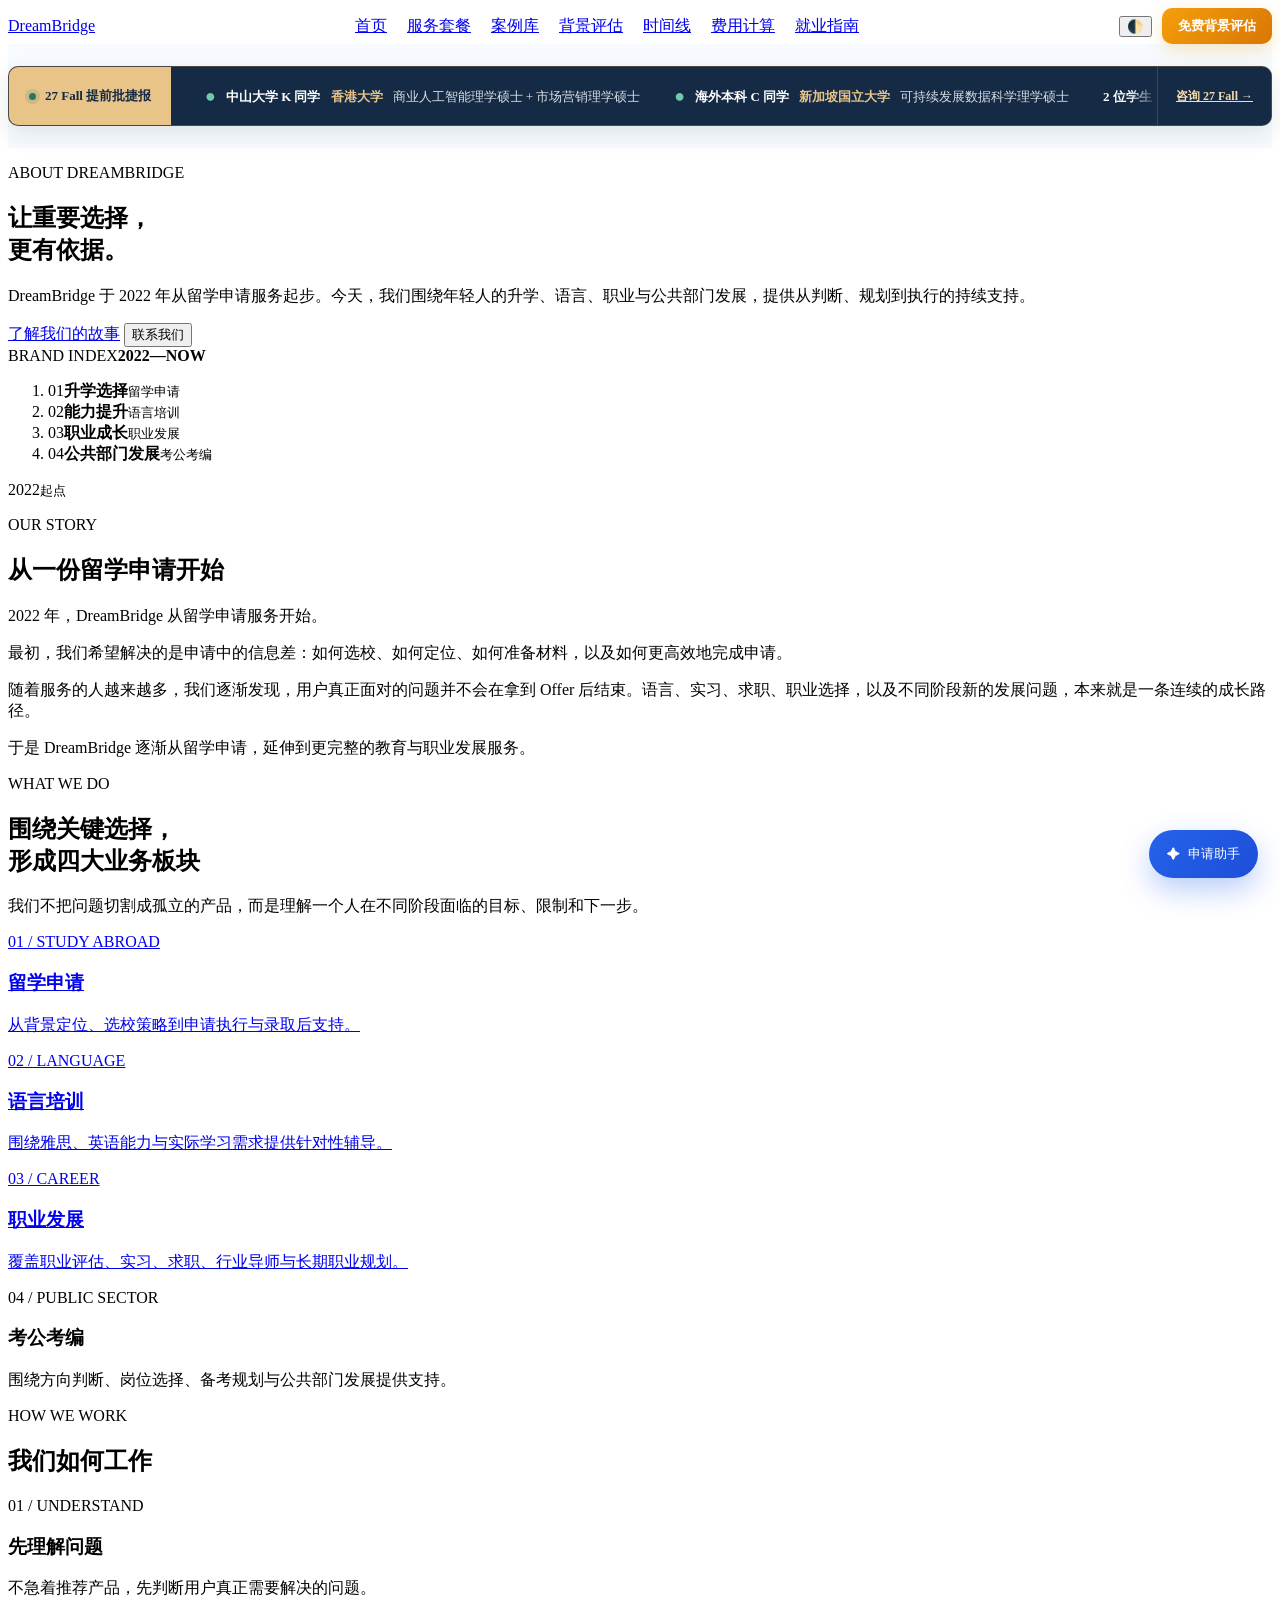
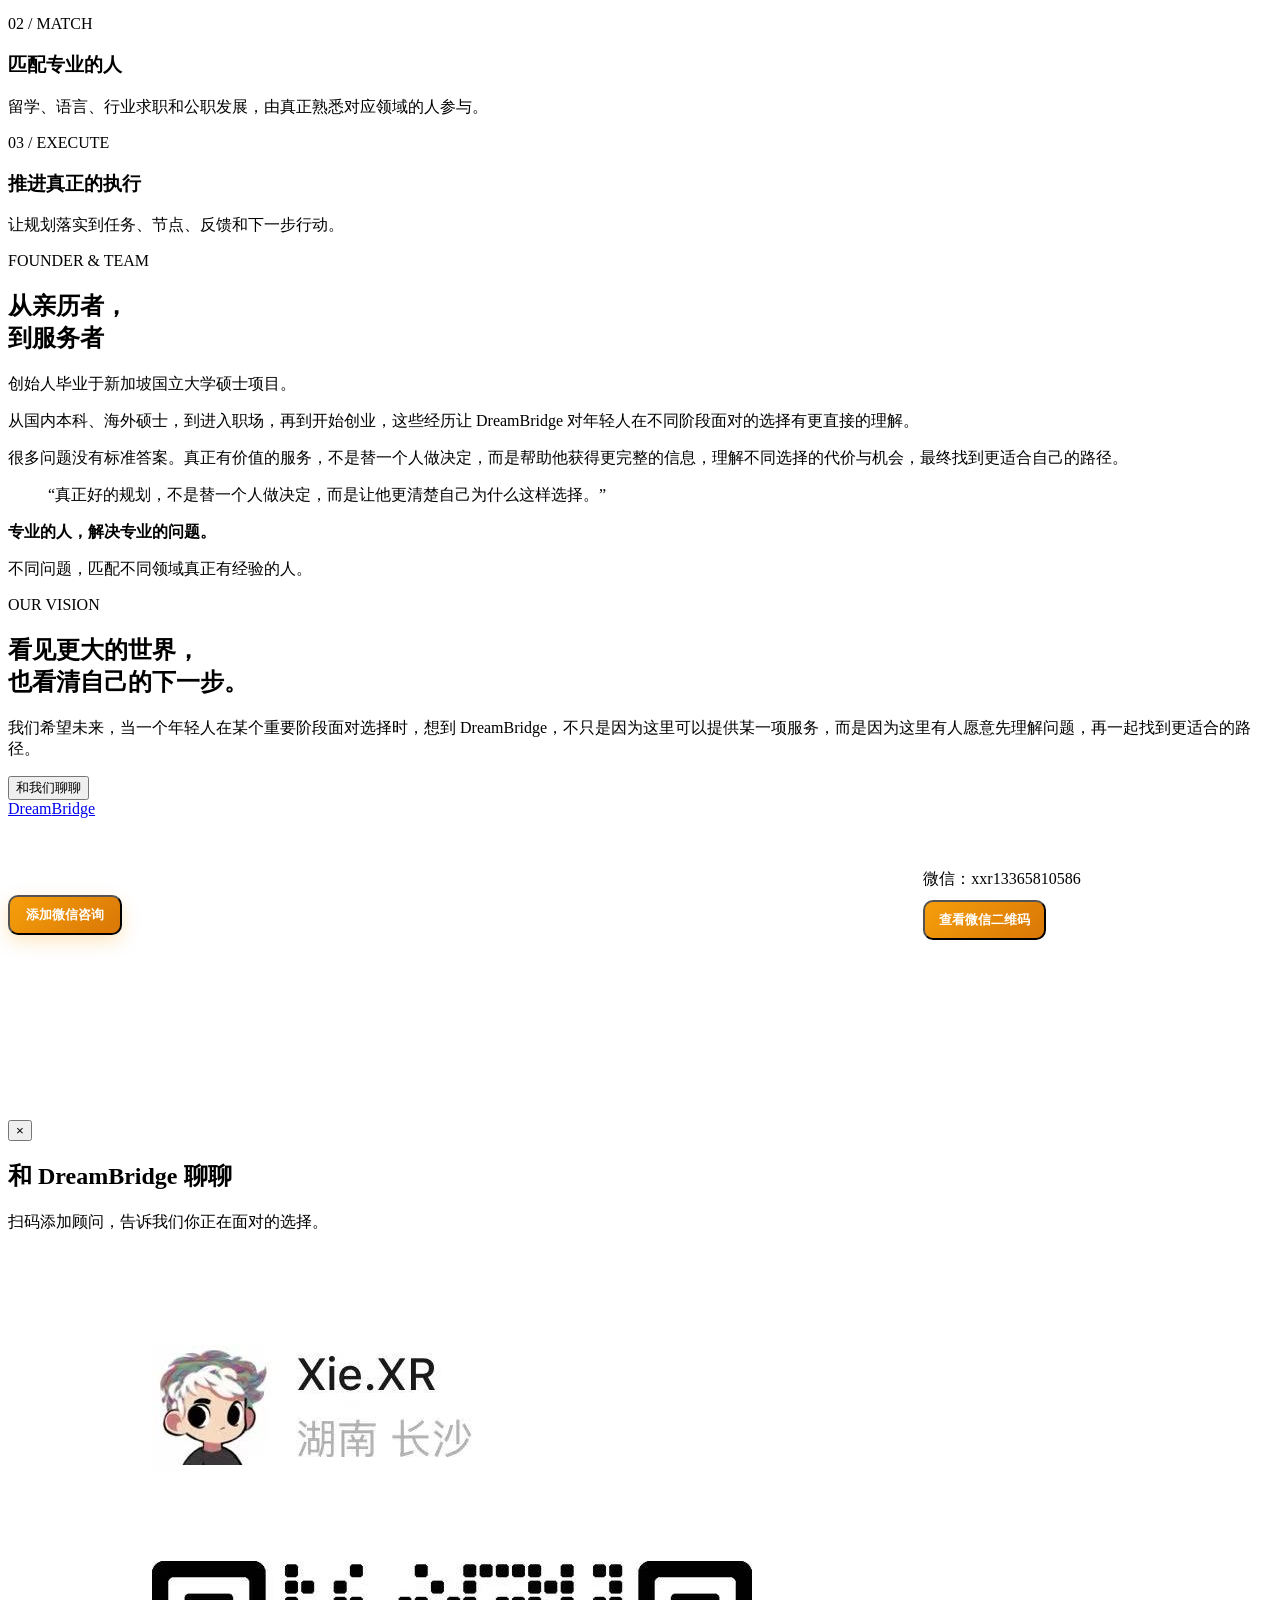
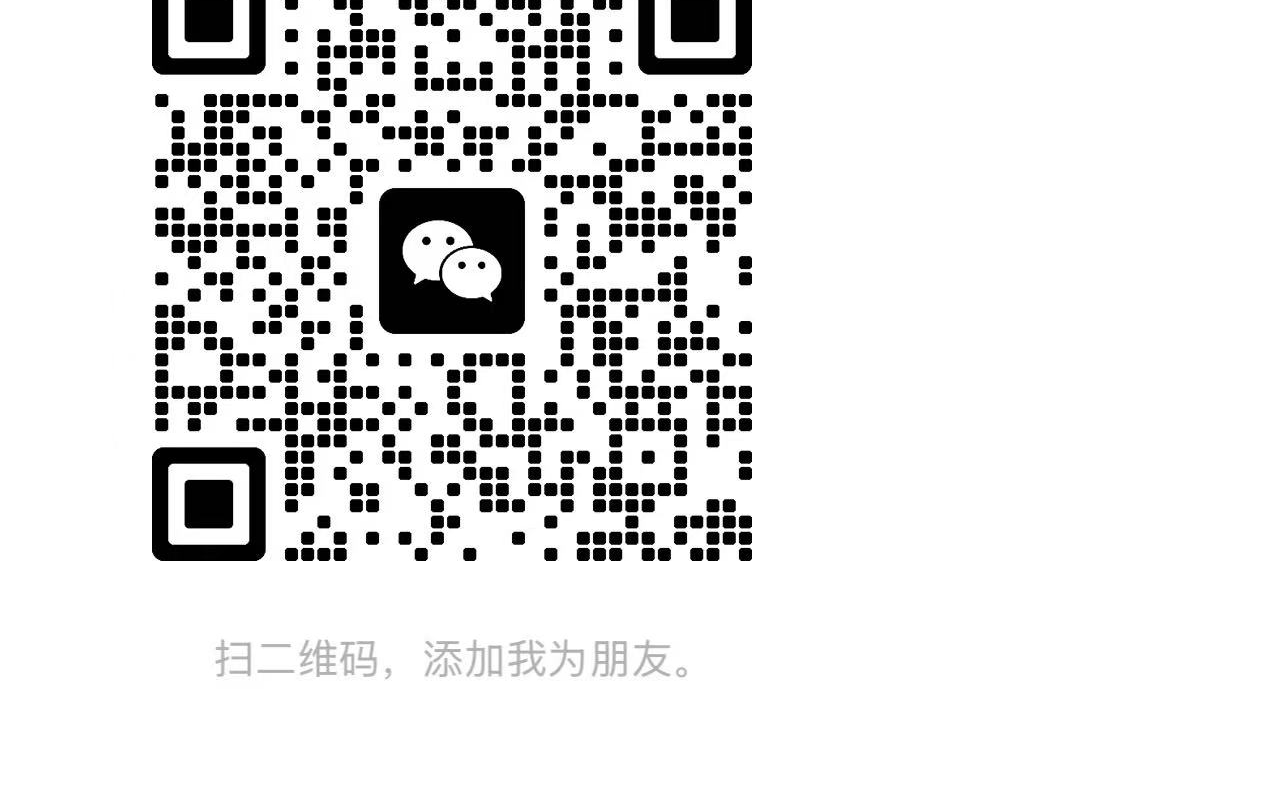
==== about.html @ 46ea8440 "Add about.html for DreamBridge brand experience" ====
<!DOCTYPE html>
<html lang="zh-CN">
<head>
  <meta charset="UTF-8">
  <meta name="viewport" content="width=device-width, initial-scale=1.0">
  <meta name="description" content="了解 DreamBridge：一家面向年轻人的教育与职业发展服务机构，业务覆盖留学申请、语言培训、职业发展与考公考编。">
  <title>关于 DreamBridge｜教育与职业发展服务</title>
  <link rel="stylesheet" href="site-shell.css?v=20260913-1">
</head>
<body class="about-page">
  <header class="header"></header>

  <main>
    <section class="about-hero" aria-labelledby="about-title">
      <div class="about-container about-hero-grid">
        <div>
          <p class="about-kicker">ABOUT DREAMBRIDGE</p>
          <h1 id="about-title">让重要选择，<br>更有依据。</h1>
          <p class="about-lead">DreamBridge 于 2022 年从留学申请服务起步。今天，我们围绕年轻人的升学、语言、职业与公共部门发展，提供从判断、规划到执行的持续支持。</p>
          <div class="about-actions">
            <a class="about-button about-button--primary" href="#our-story">了解我们的故事</a>
            <button class="about-button about-button--secondary" type="button" data-about-contact>联系我们</button>
          </div>
        </div>
        <aside class="about-brand-index" aria-label="DreamBridge 服务路径">
          <div class="about-brand-index-head"><span>BRAND INDEX</span><b>2022—NOW</b></div>
          <ol>
            <li><span>01</span><strong>升学选择</strong><small>留学申请</small></li>
            <li><span>02</span><strong>能力提升</strong><small>语言培训</small></li>
            <li><span>03</span><strong>职业成长</strong><small>职业发展</small></li>
            <li><span>04</span><strong>公共部门发展</strong><small>考公考编</small></li>
          </ol>
        </aside>
      </div>
    </section>

    <section class="about-section" id="our-story" aria-labelledby="story-title">
      <div class="about-container about-story-grid">
        <div class="about-story-year"><span>2022</span><small>起点</small></div>
        <div class="about-story-content">
          <p class="about-kicker">OUR STORY</p>
          <h2 id="story-title">从一份留学申请开始</h2>
          <p>2022 年，DreamBridge 从留学申请服务开始。</p>
          <p>最初，我们希望解决的是申请中的信息差：如何选校、如何定位、如何准备材料，以及如何更高效地完成申请。</p>
          <p>随着服务的人越来越多，我们逐渐发现，用户真正面对的问题并不会在拿到 Offer 后结束。语言、实习、求职、职业选择，以及不同阶段新的发展问题，本来就是一条连续的成长路径。</p>
          <p>于是 DreamBridge 逐渐从留学申请，延伸到更完整的教育与职业发展服务。</p>
        </div>
      </div>
    </section>

    <section class="about-section about-section--soft" id="what-we-do" aria-labelledby="what-title">
      <div class="about-container">
        <div class="about-section-head">
          <div><p class="about-kicker">WHAT WE DO</p><h2 id="what-title">围绕关键选择，<br>形成四大业务板块</h2></div>
          <p>我们不把问题切割成孤立的产品，而是理解一个人在不同阶段面临的目标、限制和下一步。</p>
        </div>
        <div class="about-business-grid">
          <a href="package.html"><span>01 / STUDY ABROAD</span><h3>留学申请</h3><p>从背景定位、选校策略到申请执行与录取后支持。</p></a>
          <a href="package.html#ielts-training"><span>02 / LANGUAGE</span><h3>语言培训</h3><p>围绕雅思、英语能力与实际学习需求提供针对性辅导。</p></a>
          <a href="career.html"><span>03 / CAREER</span><h3>职业发展</h3><p>覆盖职业评估、实习、求职、行业导师与长期职业规划。</p></a>
          <div><span>04 / PUBLIC SECTOR</span><h3>考公考编</h3><p>围绕方向判断、岗位选择、备考规划与公共部门发展提供支持。</p></div>
        </div>
      </div>
    </section>

    <section class="about-section" aria-labelledby="work-title">
      <div class="about-container">
        <div class="about-section-head"><div><p class="about-kicker">HOW WE WORK</p><h2 id="work-title">我们如何工作</h2></div></div>
        <div class="about-work-grid">
          <article><span>01 / UNDERSTAND</span><h3>先理解问题</h3><p>不急着推荐产品，先判断用户真正需要解决的问题。</p></article>
          <article><span>02 / MATCH</span><h3>匹配专业的人</h3><p>留学、语言、行业求职和公职发展，由真正熟悉对应领域的人参与。</p></article>
          <article><span>03 / EXECUTE</span><h3>推进真正的执行</h3><p>让规划落实到任务、节点、反馈和下一步行动。</p></article>
        </div>
      </div>
    </section>

    <section class="about-section about-team" aria-labelledby="team-title">
      <div class="about-container about-team-grid">
        <div>
          <p class="about-kicker">FOUNDER &amp; TEAM</p>
          <h2 id="team-title">从亲历者，<br>到服务者</h2>
          <p>创始人毕业于新加坡国立大学硕士项目。</p>
          <p>从国内本科、海外硕士，到进入职场，再到开始创业，这些经历让 DreamBridge 对年轻人在不同阶段面对的选择有更直接的理解。</p>
          <p>很多问题没有标准答案。真正有价值的服务，不是替一个人做决定，而是帮助他获得更完整的信息，理解不同选择的代价与机会，最终找到更适合自己的路径。</p>
        </div>
        <div class="about-team-note">
          <blockquote>“真正好的规划，不是替一个人做决定，而是让他更清楚自己为什么这样选择。”</blockquote>
          <div><strong>专业的人，解决专业的问题。</strong><p>不同问题，匹配不同领域真正有经验的人。</p></div>
        </div>
      </div>
    </section>

    <section class="about-vision" aria-labelledby="vision-title">
      <div class="about-container about-vision-inner">
        <div>
          <p class="about-kicker">OUR VISION</p>
          <h2 id="vision-title">看见更大的世界，<br>也看清自己的下一步。</h2>
        </div>
        <div>
          <p>我们希望未来，当一个年轻人在某个重要阶段面对选择时，想到 DreamBridge，不只是因为这里可以提供某一项服务，而是因为这里有人愿意先理解问题，再一起找到更适合的路径。</p>
          <button class="about-button about-button--light" type="button" data-about-contact>和我们聊聊</button>
        </div>
      </div>
    </section>
  </main>

  <footer class="footer" id="contact"></footer>

  <div class="about-modal" id="aboutModal" role="dialog" aria-modal="true" aria-label="微信咨询" aria-hidden="true">
    <div class="about-modal-card">
      <button class="about-modal-close" type="button" aria-label="关闭">×</button>
      <h2>和 DreamBridge 聊聊</h2>
      <p>扫码添加顾问，告诉我们你正在面对的选择。</p>
      <img src="assets/wechat-qr.jpg" alt="DreamBridge 微信咨询二维码">
    </div>
  </div>

  <script src="site-shell.js?v=20260913-1"></script>
  <script src="dreambridge-ai-chat.js?v=20260912-1"></script>
  <script>
    (() => {
      const modal = document.getElementById('aboutModal');
      const close = modal.querySelector('.about-modal-close');
      window.openQr = () => {
        modal.classList.add('is-open');
        modal.setAttribute('aria-hidden', 'false');
        document.body.style.overflow = 'hidden';
        close.focus();
      };
      const closeModal = () => {
        modal.classList.remove('is-open');
        modal.setAttribute('aria-hidden', 'true');
        document.body.style.overflow = '';
      };
      document.querySelectorAll('[data-about-contact]').forEach(button => button.addEventListener('click', window.openQr));
      close.addEventListener('click', closeModal);
      modal.addEventListener('click', event => { if (event.target === modal) closeModal(); });
      document.addEventListener('keydown', event => { if (event.key === 'Escape') closeModal(); });
    })();
  </script>
</body>
</html>
---- site-shell.css ----
.dark {
  --color-bg: #0b1220;
  --color-surface: #121f31;
  --color-surface-elevated: #18283d;
  --color-text: #e7effa;
  --color-text-secondary: #9bb0c8;
  --color-text-tertiary: #6b7f99;
  --color-primary-light: #1b2a41;
  --color-border: #24364f;
  --color-border-light: #1a2638;
}

html {
  scroll-behavior: smooth;
}

body {
  text-rendering: optimizeLegibility;
}

.site-admission-broadcast {
  padding: 22px 0;
  color: #fff;
  background: var(--color-bg, #f7fbff);
}

.home-page .site-admission-broadcast {
  padding: 0 0 40px;
}

.site-broadcast-shell {
  display: grid;
  grid-template-columns: auto minmax(0, 1fr) auto;
  align-items: center;
  overflow: hidden;
  border: 1px solid rgba(180, 128, 55, 0.34);
  border-radius: 10px;
  background: #142a45;
  box-shadow: 0 8px 24px rgba(18, 34, 58, 0.1);
}

.site-broadcast-label {
  position: relative;
  z-index: 2;
  align-self: stretch;
  display: flex;
  min-height: 58px;
  align-items: center;
  gap: 9px;
  padding: 0 20px;
  color: #142a45;
  background: #e8c488;
  font-size: 13px;
  font-weight: 800;
  white-space: nowrap;
}

.site-broadcast-label::before {
  content: "";
  width: 7px;
  height: 7px;
  border-radius: 50%;
  background: #2a7666;
  box-shadow: 0 0 0 4px rgba(42, 118, 102, 0.14);
}

.site-broadcast-viewport {
  min-width: 0;
  overflow: hidden;
  mask-image: linear-gradient(90deg, transparent, #000 28px, #000 calc(100% - 28px), transparent);
}

.site-broadcast-track {
  display: flex;
  width: max-content;
  will-change: transform;
  animation: site-broadcast-scroll 34s linear infinite;
}

.site-broadcast-shell:hover .site-broadcast-track,
.site-broadcast-shell:focus-within .site-broadcast-track {
  animation-play-state: paused;
}

.site-broadcast-sequence {
  display: flex;
  flex: none;
  align-items: center;
  gap: 34px;
  padding: 0 34px;
  white-space: nowrap;
}

.site-broadcast-item {
  display: inline-flex;
  align-items: center;
  gap: 10px;
  color: rgba(255, 255, 255, 0.84);
  font-size: 13px;
}

.site-broadcast-item strong { color: #fff; font-weight: 800; }
.site-broadcast-item b { color: #e8c488; font-weight: 800; }
.site-broadcast-dot { color: #6ec9ad; font-size: 18px; }

.site-broadcast-action {
  display: inline-flex;
  min-height: 58px;
  align-items: center;
  padding: 0 18px;
  border-left: 1px solid rgba(255, 255, 255, 0.14);
  color: #f4d9ab;
  background: #142a45;
  font-size: 12px;
  font-weight: 800;
  white-space: nowrap;
}

.site-broadcast-action:hover { background: #1c3959; }

@keyframes site-broadcast-scroll {
  to { transform: translateX(-50%); }
}

@media (max-width: 768px) {
  .site-broadcast-shell { grid-template-columns: auto minmax(0, 1fr); }
  .site-broadcast-label { min-height: 54px; padding: 0 14px; font-size: 12px; }
  .site-broadcast-action { display: none; }
}

@media (prefers-reduced-motion: reduce) {
  .site-broadcast-viewport { overflow-x: auto; mask-image: none; }
  .site-broadcast-track { animation: none; }
  .site-broadcast-sequence[aria-hidden="true"] { display: none; }
}

:where(a, button, input, select, textarea, summary):focus-visible {
  outline: 3px solid rgba(245, 158, 11, 0.55);
  outline-offset: 3px;
}

:where(button, summary, .btn, .site-primary-action, .site-mobile-primary-action) {
  -webkit-tap-highlight-color: transparent;
}

:where(.section-kicker) {
  letter-spacing: 0.08em;
  text-transform: none;
}

.site-nav-wrap {
  display: flex;
  align-items: center;
  justify-content: space-between;
  gap: 24px;
}

.site-desktop-nav {
  display: flex;
  align-items: center;
  justify-content: center;
  gap: 20px;
  flex: 1;
}

.site-desktop-nav a {
  white-space: nowrap;
}

.site-desktop-nav a.active {
  color: #fff;
}

.site-desktop-nav a.active::after {
  width: 100%;
}

.site-nav-actions {
  display: flex;
  align-items: center;
  gap: 10px;
}

.site-consult-btn,
.site-primary-action {
  padding: 9px 16px;
  border-radius: 10px;
  color: #fff;
  background: linear-gradient(135deg, #f59e0b, #d97706);
  font-size: 13px;
  font-weight: 800;
  box-shadow: 0 6px 18px rgba(245, 158, 11, 0.25);
}

.site-primary-action {
  text-decoration: none;
}

.site-menu-toggle {
  display: none;
  width: 40px;
  height: 40px;
  align-items: center;
  justify-content: center;
  border: 1px solid rgba(255, 255, 255, 0.2);
  border-radius: 10px;
  color: #fff;
  background: rgba(255, 255, 255, 0.12);
}

.site-menu-toggle span,
.site-menu-toggle::before,
.site-menu-toggle::after {
  content: "";
  display: block;
  width: 18px;
  height: 2px;
  border-radius: 2px;
  background: currentColor;
  transition: transform 180ms ease, opacity 180ms ease;
}

.site-menu-toggle span {
  margin: 4px 0;
}

.site-menu-toggle.open::before {
  transform: translateY(6px) rotate(45deg);
}

.site-menu-toggle.open span {
  opacity: 0;
}

.site-menu-toggle.open::after {
  transform: translateY(-6px) rotate(-45deg);
}

.site-mobile-menu {
  position: fixed;
  inset: 0;
  z-index: 1200;
  display: none;
  background: rgba(7, 14, 28, 0.64);
  backdrop-filter: blur(8px);
  overscroll-behavior: contain;
}

.site-mobile-menu.open {
  display: block;
}

.site-mobile-panel {
  position: fixed;
  top: 0;
  right: 0;
  width: min(86vw, 360px);
  height: 100vh;
  height: 100dvh;
  padding: max(88px, calc(env(safe-area-inset-top) + 64px)) 24px max(32px, env(safe-area-inset-bottom));
  background: #101d30;
  box-shadow: -18px 0 48px rgba(0, 0, 0, 0.28);
  overflow-y: auto;
  overscroll-behavior: contain;
  -webkit-overflow-scrolling: touch;
}

.site-mobile-close {
  position: absolute;
  top: 22px;
  right: 22px;
  width: 40px;
  height: 40px;
  border-radius: 10px;
  color: #fff;
  background: rgba(255, 255, 255, 0.1);
  font-size: 24px;
}

.site-mobile-links {
  display: flex;
  flex-direction: column;
}

.site-mobile-links a {
  padding: 15px 4px;
  border-bottom: 1px solid rgba(255, 255, 255, 0.08);
  color: rgba(255, 255, 255, 0.78);
  font-size: 16px;
  font-weight: 700;
}

.site-mobile-links a.active {
  color: #fff;
}

.site-mobile-links a.active::before {
  content: "•";
  margin-right: 8px;
  color: #10b981;
}

.site-mobile-consult {
  width: 100%;
  margin-top: 10px;
  padding: 13px 18px;
  border-radius: 12px;
  color: rgba(255, 255, 255, 0.78);
  background: rgba(255, 255, 255, 0.08);
  font-weight: 800;
}

.site-mobile-primary-action {
  display: block;
  width: 100%;
  margin-top: 24px;
  padding: 13px 18px;
  border-radius: 12px;
  color: #fff;
  background: linear-gradient(135deg, #f59e0b, #d97706);
  text-align: center;
  font-weight: 800;
}

.site-mobile-primary {
  display: none;
}

@media (max-width: 980px) {
  .site-desktop-nav {
    gap: 12px;
  }

  .site-desktop-nav a {
    font-size: 12px;
  }

  .site-primary-action {
    display: none;
  }
}

@media (max-width: 768px) {
  html.site-menu-open,
  body.site-menu-open {
    overflow: hidden;
    overscroll-behavior: none;
  }

  body.site-menu-open .site-mobile-primary,
  body.site-menu-open .db-assistant-fab {
    visibility: hidden !important;
    pointer-events: none !important;
  }

  .site-nav-wrap {
    padding: 14px 0;
  }

  .site-desktop-nav,
  .site-primary-action {
    display: none !important;
  }

  .site-menu-toggle {
    display: inline-flex;
    flex-direction: column;
  }

  .site-nav-actions {
    margin-left: auto;
  }

  body {
    padding-bottom: 72px;
  }

  .mobile-cta,
  .to-top,
  .db-chat-fab {
    display: none !important;
  }

  .site-mobile-primary {
    position: fixed;
    right: 12px;
    bottom: max(10px, env(safe-area-inset-bottom));
    left: 12px;
    z-index: 998;
    display: flex;
    min-height: 58px;
    align-items: center;
    justify-content: space-between;
    gap: 16px;
    padding: 9px 10px 9px 16px;
    border: 1px solid rgba(255, 255, 255, 0.16);
    border-radius: 16px;
    color: #fff;
    background: rgba(13, 29, 50, 0.96);
    box-shadow: 0 12px 32px rgba(4, 12, 24, 0.28);
    backdrop-filter: blur(12px);
    text-decoration: none;
  }

  .site-mobile-primary span {
    display: flex;
    min-width: 0;
    flex-direction: column;
    gap: 2px;
  }

  .site-mobile-primary strong {
    overflow: hidden;
    font-size: 13px;
    text-overflow: ellipsis;
    white-space: nowrap;
  }

  .site-mobile-primary small {
    color: rgba(255, 255, 255, 0.62);
    font-size: 11px;
  }

  .site-mobile-primary b {
    flex: 0 0 auto;
    padding: 10px 15px;
    border-radius: 11px;
    background: linear-gradient(135deg, #f59e0b, #d97706);
    font-size: 13px;
  }
}

@media (prefers-reduced-motion: reduce) {
  html {
    scroll-behavior: auto;
  }

  *,
  *::before,
  *::after {
    animation-duration: 0.01ms !important;
    animation-iteration-count: 1 !important;
    transition-duration: 0.01ms !important;
  }
}

.site-footer-grid {
  display: grid;
  grid-template-columns: 1.35fr 1fr 1fr;
  gap: 48px;
  align-items: start;
}

.site-footer-brand-copy {
  max-width: 320px;
  margin: 14px 0 18px;
  color: rgba(255, 255, 255, 0.58);
  font-size: 13px;
  line-height: 1.75;
}

.site-footer-title {
  margin-bottom: 14px;
  color: #fff;
  font-size: 13px;
  font-weight: 800;
  letter-spacing: 0.5px;
}

.site-footer-links {
  display: grid;
  grid-template-columns: repeat(2, minmax(0, 1fr));
  gap: 8px 16px;
}

.site-footer-links a,
.site-footer-contact a {
  color: rgba(255, 255, 255, 0.58);
  font-size: 13px;
}

.site-footer-links a:hover,
.site-footer-contact a:hover {
  color: #fff;
}

.site-footer-contact {
  display: flex;
  flex-direction: column;
  align-items: flex-start;
  gap: 10px;
}

.site-footer-contact button {
  padding: 9px 14px;
  border-radius: 10px;
  color: #fff;
  background: linear-gradient(135deg, #f59e0b, #d97706);
  font-size: 13px;
  font-weight: 800;
}

.site-footer-company {
  display: grid;
  gap: 7px;
  margin-top: 34px;
  padding: 18px 20px;
  scroll-margin-top: 96px;
  border: 1px solid rgba(255, 255, 255, 0.1);
  border-radius: 10px;
  background: rgba(255, 255, 255, 0.045);
  color: rgba(255, 255, 255, 0.6);
  font-size: 12px;
  line-height: 1.7;
}

.site-footer-company p {
  display: grid;
  grid-template-columns: auto minmax(0, 1fr);
  gap: 10px;
  margin: 0;
}

.site-footer-company strong {
  color: rgba(255, 255, 255, 0.84);
  font-weight: 700;
  white-space: nowrap;
}

.site-footer-company span {
  overflow-wrap: anywhere;
}

.site-footer-bottom {
  display: flex;
  justify-content: space-between;
  gap: 20px;
  margin-top: 20px;
  padding-top: 22px;
  border-top: 1px solid rgba(255, 255, 255, 0.08);
  color: rgba(255, 255, 255, 0.38);
  font-size: 12px;
}

@media (max-width: 768px) {
  .site-footer-grid {
    grid-template-columns: 1fr;
    gap: 28px;
    text-align: left;
  }

  .site-footer-links {
    grid-template-columns: repeat(2, minmax(0, 1fr));
  }

  .site-footer-company p {
    grid-template-columns: 1fr;
    gap: 2px;
  }

  .site-footer-bottom {
    flex-direction: column;
    margin-top: 32px;
  }
}
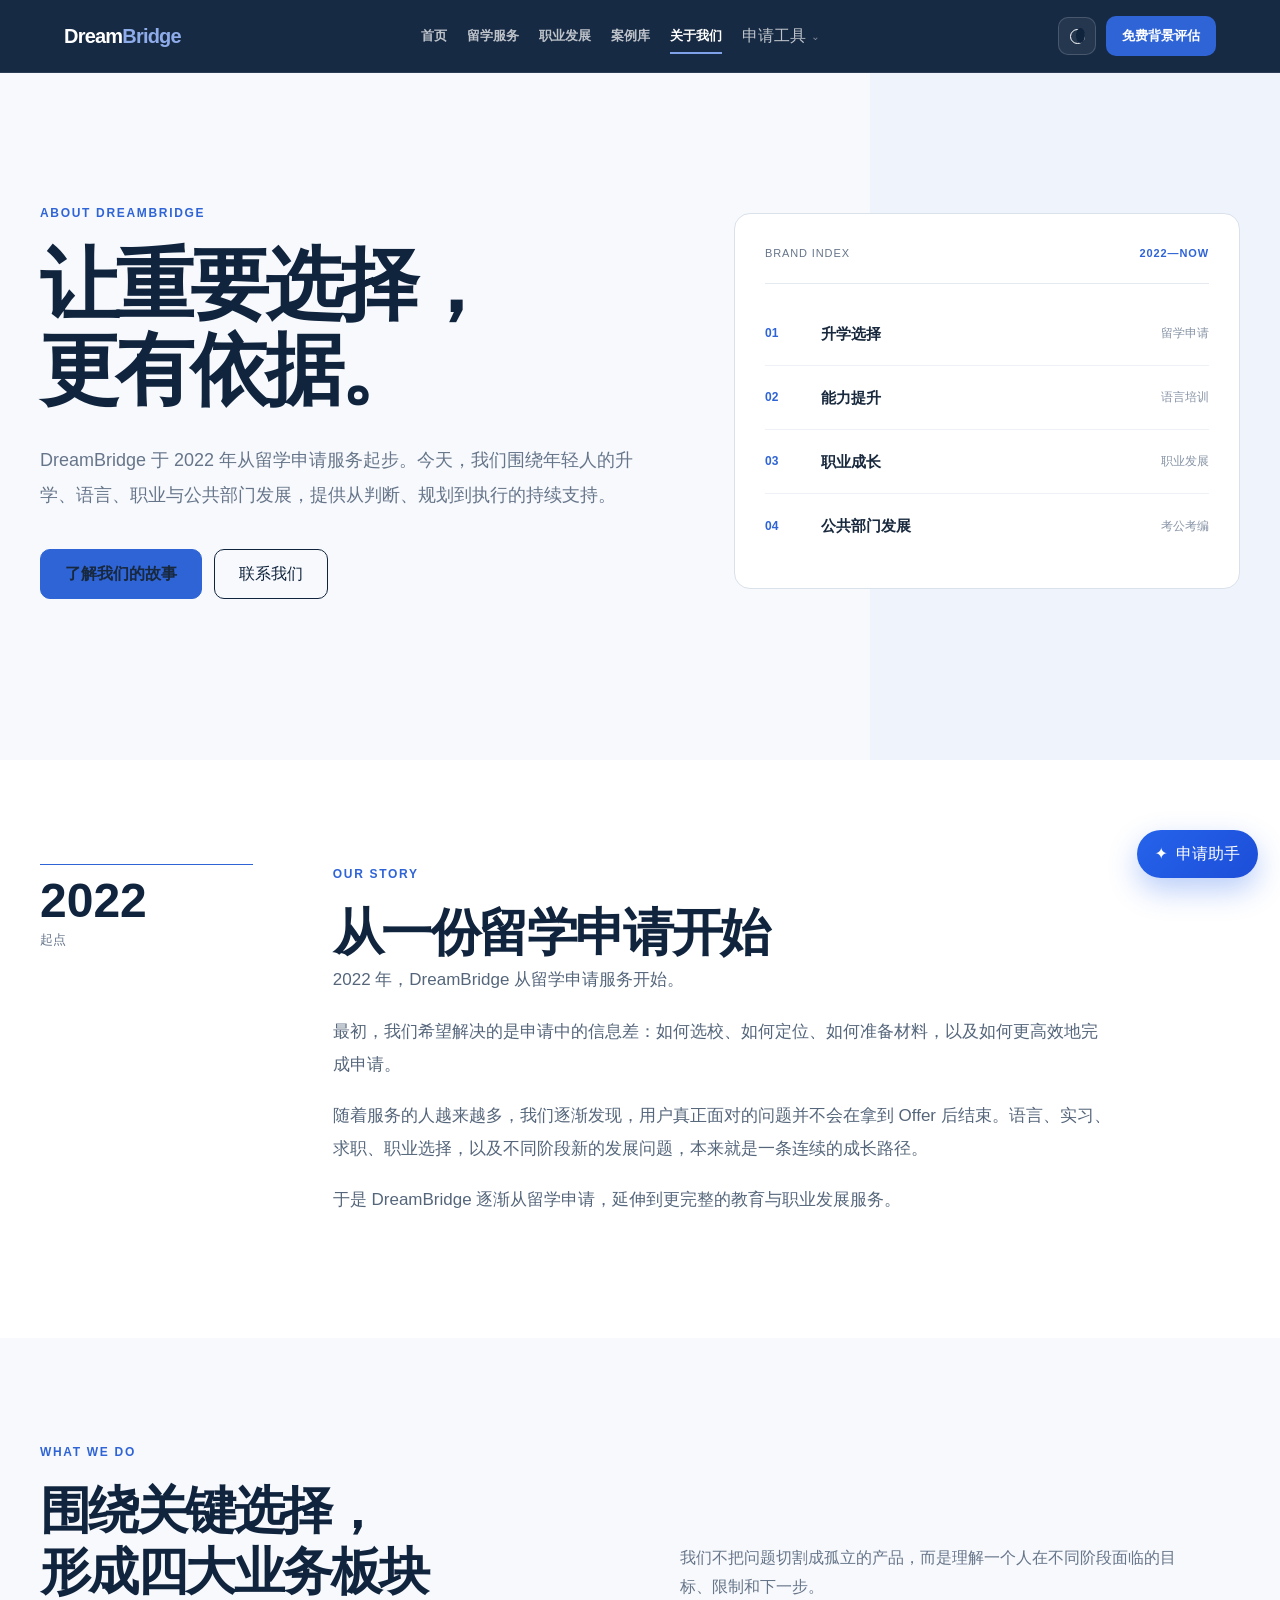
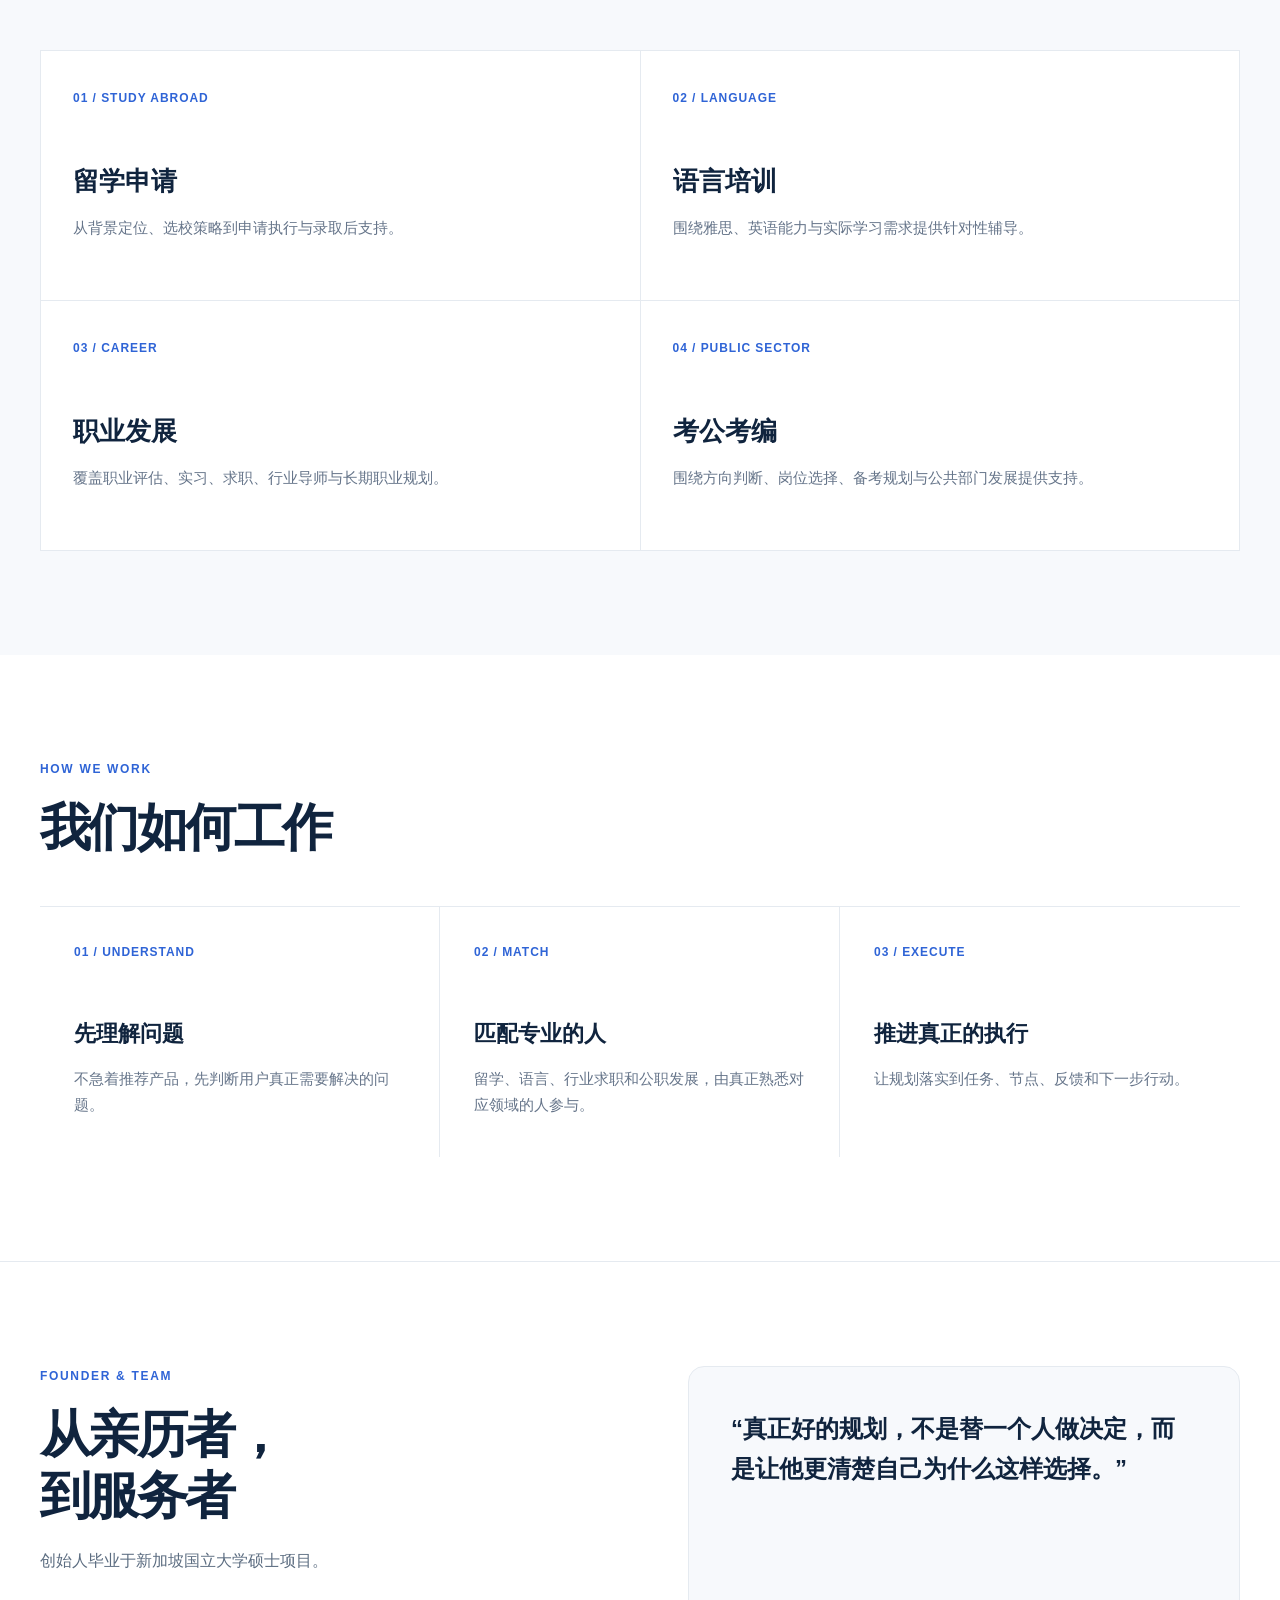
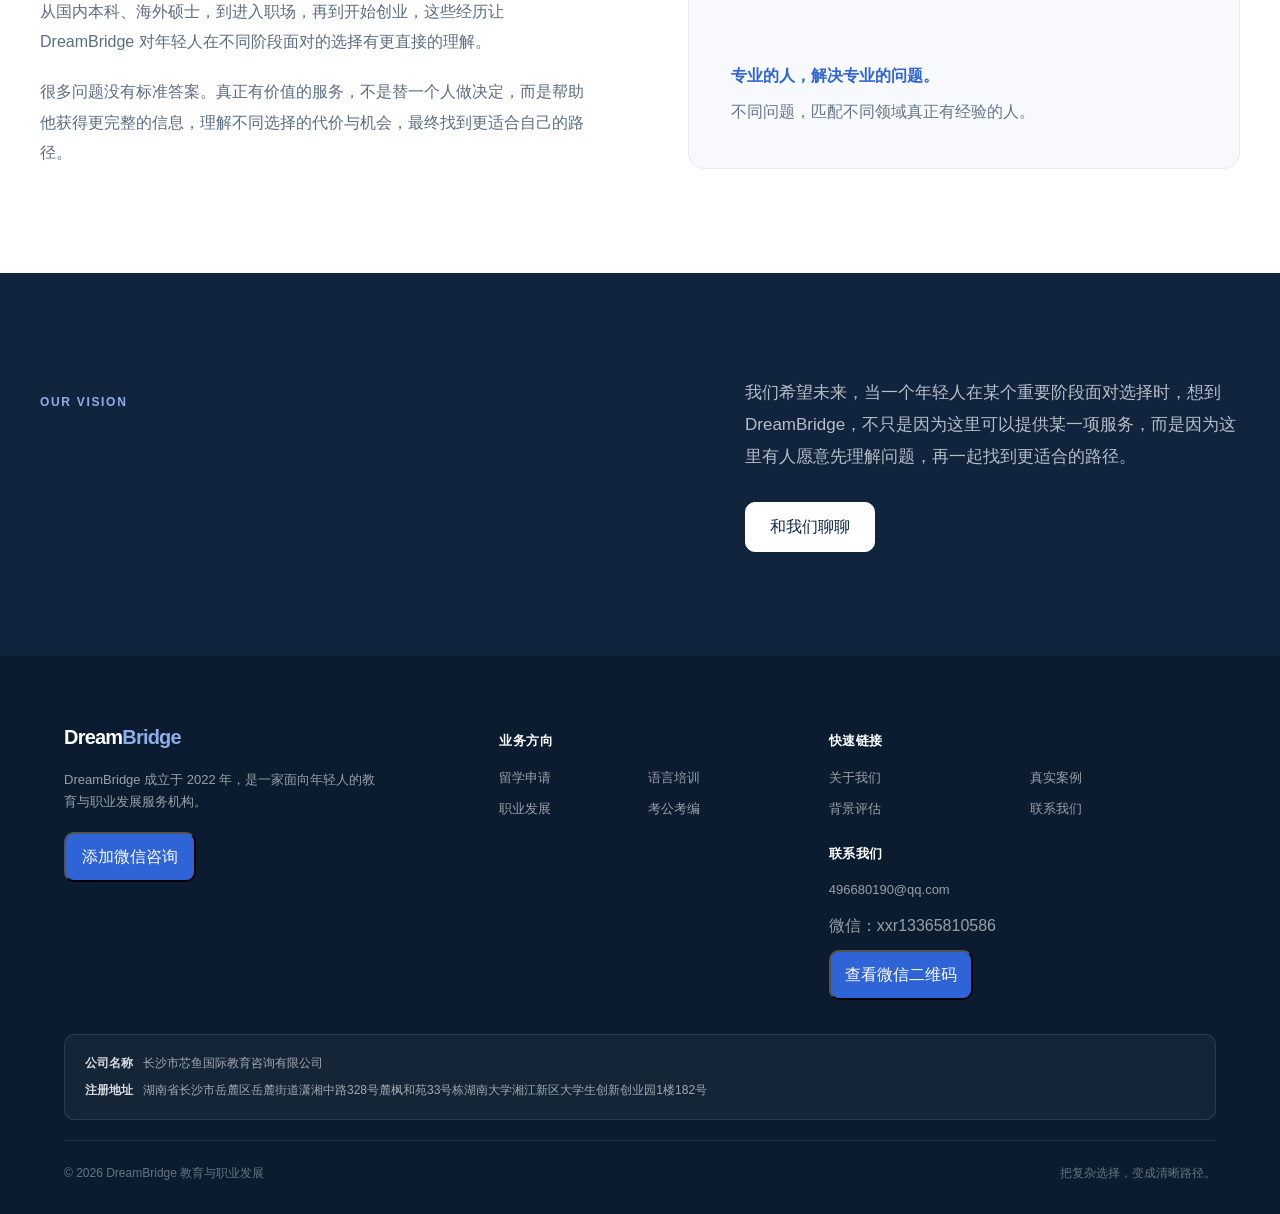
==== commit 2695b154: "Refresh shared navigation styles in about.html" ====
--- a/about.html
+++ b/about.html
@@ -5,7 +5,7 @@
   <meta name="viewport" content="width=device-width, initial-scale=1.0">
   <meta name="description" content="了解 DreamBridge：一家面向年轻人的教育与职业发展服务机构，业务覆盖留学申请、语言培训、职业发展与考公考编。">
   <title>关于 DreamBridge｜教育与职业发展服务</title>
-  <link rel="stylesheet" href="site-shell.css?v=20260913-1">
+<link rel="stylesheet" href="site-shell.css?v=20260913-2">
 </head>
 <body class="about-page">
   <header class="header"></header>
--- a/site-shell.css
+++ b/site-shell.css
@@ -99,9 +99,20 @@
   font-size: 13px;
 }
 
-.site-broadcast-item strong { color: #fff; font-weight: 800; }
-.site-broadcast-item b { color: #e8c488; font-weight: 800; }
-.site-broadcast-dot { color: #6ec9ad; font-size: 18px; }
+.site-broadcast-item strong {
+  color: #fff;
+  font-weight: 800;
+}
+
+.site-broadcast-item b {
+  color: #e8c488;
+  font-weight: 800;
+}
+
+.site-broadcast-dot {
+  color: #6ec9ad;
+  font-size: 18px;
+}
 
 .site-broadcast-action {
   display: inline-flex;
@@ -116,22 +127,12 @@
   white-space: nowrap;
 }
 
-.site-broadcast-action:hover { background: #1c3959; }
+.site-broadcast-action:hover {
+  background: #1c3959;
+}
 
 @keyframes site-broadcast-scroll {
   to { transform: translateX(-50%); }
-}
-
-@media (max-width: 768px) {
-  .site-broadcast-shell { grid-template-columns: auto minmax(0, 1fr); }
-  .site-broadcast-label { min-height: 54px; padding: 0 14px; font-size: 12px; }
-  .site-broadcast-action { display: none; }
-}
-
-@media (prefers-reduced-motion: reduce) {
-  .site-broadcast-viewport { overflow-x: auto; mask-image: none; }
-  .site-broadcast-track { animation: none; }
-  .site-broadcast-sequence[aria-hidden="true"] { display: none; }
 }
 
 :where(a, button, input, select, textarea, summary):focus-visible {
@@ -174,6 +175,81 @@
 .site-desktop-nav a.active::after {
   width: 100%;
 }
+
+.site-nav-dropdown {
+  position: relative;
+  display: flex;
+  align-items: center;
+}
+
+.site-nav-dropdown > button {
+  display: inline-flex;
+  align-items: center;
+  gap: 6px;
+  padding: 7px 0;
+  border: 0;
+  color: rgba(255, 255, 255, 0.72);
+  background: transparent;
+  font-size: 13px;
+  font-weight: 600;
+  cursor: pointer;
+}
+
+.site-nav-dropdown > button span {
+  font-size: 12px;
+  transition: transform 160ms ease;
+}
+
+.site-nav-dropdown:hover > button,
+.site-nav-dropdown:focus-within > button,
+.site-nav-dropdown.active > button { color: #fff; }
+
+.site-nav-dropdown:hover > button span,
+.site-nav-dropdown:focus-within > button span { transform: rotate(180deg); }
+
+.site-nav-dropdown-menu {
+  position: absolute;
+  top: calc(100% + 14px);
+  right: -18px;
+  width: 184px;
+  display: grid;
+  padding: 8px;
+  visibility: hidden;
+  border: 1px solid #e5eaf0;
+  border-radius: 12px;
+  background: #fff;
+  box-shadow: 0 14px 34px rgba(16, 36, 62, 0.14);
+  opacity: 0;
+  transform: translateY(-6px);
+  transition: opacity 160ms ease, transform 160ms ease, visibility 160ms ease;
+}
+
+.site-nav-dropdown-menu::before {
+  position: absolute;
+  right: 0;
+  bottom: 100%;
+  left: 0;
+  height: 15px;
+  content: "";
+}
+
+.site-nav-dropdown:hover .site-nav-dropdown-menu,
+.site-nav-dropdown:focus-within .site-nav-dropdown-menu {
+  visibility: visible;
+  opacity: 1;
+  transform: translateY(0);
+}
+
+.site-nav-dropdown-menu a {
+  padding: 10px 12px;
+  border-radius: 8px;
+  color: #40516a;
+  font-size: 13px;
+}
+
+.site-nav-dropdown-menu a::after { display: none; }
+.site-nav-dropdown-menu a:hover,
+.site-nav-dropdown-menu a.active { color: #10243e; background: #f1f5fb; }
 
 .site-nav-actions {
   display: flex;
@@ -300,6 +376,21 @@
   color: #10b981;
 }
 
+.site-mobile-link-group {
+  display: grid;
+  margin-top: 18px;
+  padding-top: 18px;
+  border-top: 1px solid rgba(255,255,255,.12);
+}
+
+.site-mobile-link-group > span {
+  padding: 0 4px 8px;
+  color: rgba(255,255,255,.44);
+  font-size: 12px;
+  font-weight: 700;
+  letter-spacing: .08em;
+}
+
 .site-mobile-consult {
   width: 100%;
   margin-top: 10px;
@@ -375,9 +466,24 @@
     padding-bottom: 72px;
   }
 
+  .site-broadcast-shell {
+    grid-template-columns: auto minmax(0, 1fr);
+  }
+
+  .site-broadcast-label {
+    min-height: 54px;
+    padding: 0 14px;
+    font-size: 12px;
+  }
+
+  .site-broadcast-action {
+    display: none;
+  }
+
   .mobile-cta,
   .to-top,
-  .db-chat-fab {
+  .db-chat-fab,
+  .db-assistant-fab {
     display: none !important;
   }
 
@@ -387,46 +493,138 @@
     bottom: max(10px, env(safe-area-inset-bottom));
     left: 12px;
     z-index: 998;
+    min-height: 58px;
+    color: #fff;
+  }
+
+  .site-mobile-primary-toggle {
     display: flex;
+    width: 100%;
     min-height: 58px;
     align-items: center;
     justify-content: space-between;
     gap: 16px;
     padding: 9px 10px 9px 16px;
-    border: 1px solid rgba(255, 255, 255, 0.16);
-    border-radius: 16px;
+    border: 1px solid rgba(255, 255, 255, 0.14);
+    border-radius: 8px;
     color: #fff;
-    background: rgba(13, 29, 50, 0.96);
-    box-shadow: 0 12px 32px rgba(4, 12, 24, 0.28);
-    backdrop-filter: blur(12px);
-    text-decoration: none;
-  }
-
-  .site-mobile-primary span {
+    background: #10263d;
+    box-shadow: 0 8px 22px rgba(4, 12, 24, 0.24);
+    text-align: left;
+  }
+
+  .site-mobile-primary-toggle span,
+  .site-mobile-actions-head span,
+  .site-mobile-actions :is(a, button) {
     display: flex;
     min-width: 0;
     flex-direction: column;
     gap: 2px;
   }
 
-  .site-mobile-primary strong {
+  .site-mobile-primary-toggle strong {
     overflow: hidden;
     font-size: 13px;
     text-overflow: ellipsis;
     white-space: nowrap;
   }
 
-  .site-mobile-primary small {
+  .site-mobile-primary-toggle small {
     color: rgba(255, 255, 255, 0.62);
     font-size: 11px;
   }
 
-  .site-mobile-primary b {
+  .site-mobile-primary-toggle b {
     flex: 0 0 auto;
     padding: 10px 15px;
-    border-radius: 11px;
-    background: linear-gradient(135deg, #f59e0b, #d97706);
+    border-radius: 5px;
+    background: #b7792b;
     font-size: 13px;
+  }
+
+  .site-mobile-actions {
+    position: absolute;
+    right: 0;
+    bottom: calc(100% + 8px);
+    left: 0;
+    display: none;
+    overflow: hidden;
+    border: 1px solid #d9dde1;
+    border-radius: 10px;
+    color: #172235;
+    background: #fff;
+    box-shadow: 0 16px 38px rgba(4, 12, 24, 0.22);
+  }
+
+  .site-mobile-actions.open {
+    display: block;
+  }
+
+  .site-mobile-actions-head {
+    display: flex;
+    align-items: center;
+    justify-content: space-between;
+    gap: 16px;
+    padding: 15px 16px 13px;
+    border-bottom: 1px solid #e5e7e9;
+    background: #f5f4ef;
+  }
+
+  .site-mobile-actions-head strong {
+    font-size: 14px;
+  }
+
+  .site-mobile-actions-head small {
+    color: #697483;
+    font-size: 11px;
+  }
+
+  .site-mobile-actions-head button {
+    width: 32px;
+    height: 32px;
+    border: 1px solid #d9dde1;
+    border-radius: 5px;
+    color: #354154;
+    background: #fff;
+    font-size: 20px;
+  }
+
+  .site-mobile-actions > :is(a, button) {
+    width: 100%;
+    padding: 13px 16px;
+    border-bottom: 1px solid #eceeef;
+    color: #172235;
+    background: #fff;
+    text-align: left;
+    text-decoration: none;
+  }
+
+  .site-mobile-actions > :is(a, button):last-child {
+    border-bottom: 0;
+  }
+
+  .site-mobile-actions > :is(a, button) strong {
+    font-size: 13px;
+  }
+
+  .site-mobile-actions > :is(a, button) small {
+    color: #6c7683;
+    font-size: 11px;
+  }
+}
+
+@media (prefers-reduced-motion: reduce) {
+  .site-broadcast-viewport {
+    overflow-x: auto;
+    mask-image: none;
+  }
+
+  .site-broadcast-track {
+    animation: none;
+  }
+
+  .site-broadcast-sequence[aria-hidden="true"] {
+    display: none;
   }
 }
 
@@ -490,6 +688,9 @@
   align-items: flex-start;
   gap: 10px;
 }
+
+.site-footer-links--quick { margin-bottom: 22px; }
+.site-footer-contact-title { margin-top: 4px; }
 
 .site-footer-contact button {
   padding: 9px 14px;
@@ -542,6 +743,561 @@
   font-size: 12px;
 }
 
+/* ===== DreamBridge 2026 editorial system =====
+   A quieter, evidence-led visual layer shared by every public page. */
+:root {
+  --color-bg: #f7f9fc;
+  --color-surface: #ffffff;
+  --color-surface-elevated: #ffffff;
+  --color-text: #18283d;
+  --color-text-secondary: #66758a;
+  --color-text-tertiary: #8794a6;
+  --color-primary: #2f64d6;
+  --color-primary-dark: #10243e;
+  --color-primary-light: #eef3fc;
+  --color-secondary: #2f6f72;
+  --color-accent: #b7792b;
+  --color-accent-dark: #925d20;
+  --color-accent-light: #f6eee2;
+  --color-success: #2e7466;
+  --color-border: #e5eaf0;
+  --color-border-light: #eef1f5;
+  --shadow-sm: 0 1px 2px rgba(18, 32, 49, 0.05);
+  --shadow-md: 0 6px 18px rgba(18, 32, 49, 0.07);
+  --shadow-lg: 0 12px 32px rgba(18, 32, 49, 0.09);
+  --shadow-xl: 0 18px 44px rgba(18, 32, 49, 0.12);
+  --shadow-accent: 0 6px 16px rgba(146, 93, 32, 0.18);
+  --shadow-primary: 0 6px 16px rgba(23, 63, 103, 0.16);
+  --radius-sm: 8px;
+  --radius-md: 10px;
+  --radius-lg: 12px;
+  --radius-xl: 16px;
+}
+
+body {
+  font-family: Inter, -apple-system, BlinkMacSystemFont, "PingFang SC", "Microsoft YaHei", sans-serif;
+  letter-spacing: 0;
+}
+
+:where(h1, h2, .section-title) {
+  font-family: Inter, -apple-system, BlinkMacSystemFont, "PingFang SC", "Microsoft YaHei", sans-serif;
+  font-weight: 700;
+  letter-spacing: -0.025em;
+}
+
+:where(.section-kicker) {
+  padding-left: 0;
+  color: var(--color-primary);
+  font-size: 12px;
+  font-weight: 700;
+  letter-spacing: 0.04em;
+}
+
+:where(.section-kicker)::before {
+  display: none;
+}
+
+:where(.btn, .site-primary-action, .site-consult-btn, .site-mobile-primary-action) {
+  border-radius: 10px;
+  background: var(--color-primary);
+  box-shadow: none;
+}
+
+:where(.btn-primary):hover {
+  background: #2554bd;
+  box-shadow: none;
+  transform: translateY(-1px);
+}
+
+.header.scrolled {
+  background: rgba(13, 29, 48, 0.97);
+  box-shadow: 0 1px 0 rgba(255, 255, 255, 0.1);
+  backdrop-filter: none;
+  -webkit-backdrop-filter: none;
+}
+
+.site-menu-toggle,
+.theme-toggle,
+.site-mobile-close {
+  border-radius: 10px;
+}
+
+.site-mobile-menu {
+  background: rgba(7, 16, 27, 0.58);
+  backdrop-filter: none;
+}
+
+.site-mobile-panel {
+  background: #10263d;
+  box-shadow: -10px 0 30px rgba(0, 0, 0, 0.2);
+}
+
+.site-mobile-links a {
+  font-weight: 600;
+}
+
+.site-mobile-links a.active::before {
+  color: #d2a15e;
+}
+
+.site-mobile-consult {
+  border: 1px solid rgba(255, 255, 255, 0.14);
+  border-radius: 6px;
+  background: transparent;
+}
+
+.site-footer-title {
+  font-family: inherit;
+}
+
+.site-footer-contact button {
+  border-radius: 10px;
+  background: var(--color-primary);
+}
+
+/* Homepage: editorial composition instead of a centered template hero. */
+.home-page .hero {
+  min-height: 760px;
+  place-items: stretch;
+  background: #0e2237;
+}
+
+.home-page .hero-map {
+  opacity: 0.025;
+}
+
+.home-page .hero-grid,
+.home-page .hero-blob,
+.home-page .hero-routes,
+.home-page .hero-floaters,
+.home-page .hero-scroll {
+  display: none;
+}
+
+.home-page .hero::after {
+  content: "";
+  position: absolute;
+  top: 0;
+  right: 8%;
+  width: 1px;
+  height: 100%;
+  background: rgba(255, 255, 255, 0.08);
+}
+
+.home-page .hero-content {
+  display: flex;
+  max-width: 1200px;
+  min-height: 760px;
+  flex-direction: column;
+  justify-content: center;
+  align-items: flex-start;
+  margin: 0 auto;
+  padding: 118px 5% 110px;
+  text-align: left;
+}
+
+.home-page .hero-tag {
+  margin-bottom: 28px;
+  padding: 0 0 9px;
+  border: 0;
+  border-bottom: 1px solid rgba(210, 161, 94, 0.65);
+  border-radius: 0;
+  color: #d7c5aa;
+  background: transparent;
+  font-size: 12px;
+  font-weight: 600;
+  letter-spacing: 0.08em;
+  backdrop-filter: none;
+}
+
+.home-page .hero-title {
+  max-width: 780px;
+  margin-bottom: 26px;
+  font-size: clamp(44px, 6vw, 76px);
+  font-weight: 700;
+  line-height: 1.12;
+}
+
+.home-page .hero-title .highlight {
+  color: #e5c38f;
+}
+
+.home-page .hero-title .highlight::after {
+  display: none;
+}
+
+.home-page .hero-subtitle {
+  max-width: 650px;
+  margin: 0 0 36px;
+  color: rgba(255, 255, 255, 0.68);
+  font-size: 16px;
+  line-height: 1.9;
+}
+
+.home-page .hero-cta {
+  justify-content: flex-start;
+  gap: 12px;
+}
+
+.home-page .btn-secondary {
+  border-radius: 6px;
+  background: transparent;
+  backdrop-filter: none;
+}
+
+.home-page .hero-stats {
+  justify-content: flex-start;
+  gap: 0;
+  margin-top: 64px;
+}
+
+.home-page .hero-stat {
+  min-width: 150px;
+  padding-right: 32px;
+  text-align: left;
+}
+
+.home-page .hero-stat + .hero-stat {
+  padding-left: 32px;
+  border-left: 1px solid rgba(255, 255, 255, 0.14);
+}
+
+.home-page .hero-stat-value {
+  font-family: Georgia, "Times New Roman", serif;
+  font-size: 28px;
+  font-weight: 500;
+}
+
+.home-page .hero-proof-note {
+  max-width: 650px;
+  margin-top: 18px;
+}
+
+.home-hero-utility {
+  display: flex;
+  flex-wrap: wrap;
+  gap: 28px;
+  margin-top: 24px;
+}
+
+.home-hero-utility a {
+  color: rgba(255,255,255,.76);
+  font-size: 13px;
+  font-weight: 600;
+}
+
+.home-hero-utility a:hover { color: #fff; }
+.home-hero-utility span { margin-left: 5px; color: #90aff0; }
+
+.home-page .decision-path {
+  margin-top: 0;
+  padding: 0;
+  border-bottom: 1px solid var(--color-border);
+  background: var(--color-surface);
+}
+
+.home-page .decision-path-grid {
+  border: 0;
+  border-right: 1px solid var(--color-border);
+  border-left: 1px solid var(--color-border);
+  border-radius: 0;
+  box-shadow: none;
+}
+
+.home-page .decision-step {
+  min-height: 122px;
+}
+
+.home-page .decision-step-number {
+  border: 1px solid var(--color-primary);
+  border-radius: 50%;
+  color: var(--color-primary);
+  background: transparent;
+}
+
+.home-page .offers-wall {
+  background: #10263d;
+}
+
+.home-page .offers-wall::before,
+.home-page .offers-header .section-title::after,
+.home-page .offer-card::before,
+.home-page .offer-card::after,
+.home-page .offer-arrow-line::after {
+  display: none;
+}
+
+.home-page .offers-header {
+  text-align: left;
+}
+
+.home-page .offers-header .section-title {
+  color: #fff;
+}
+
+.home-page .offers-sub {
+  color: rgba(255, 255, 255, 0.56);
+}
+
+.home-page .offer-card {
+  border-radius: 8px;
+  background: rgba(255, 255, 255, 0.045);
+  backdrop-filter: none;
+  -webkit-backdrop-filter: none;
+}
+
+.home-page .offer-card:hover {
+  border-color: rgba(255, 255, 255, 0.18);
+  box-shadow: none;
+  transform: translateY(-2px);
+}
+
+.home-page .offer-meta-pill,
+.home-page .offer-result,
+.home-page .offer-tag {
+  border-radius: 4px;
+  background: transparent;
+}
+
+.home-brand-statement,
+.home-business-section,
+.home-about-preview,
+.home-principles {
+  padding: 104px 0;
+}
+
+.home-brand-statement {
+  color: #fff;
+  background: #10243e;
+}
+
+.home-brand-statement .section-kicker { color: #91ade9; }
+
+.home-brand-statement h2,
+.home-about-preview h2,
+.home-final-cta h2 {
+  margin: 0;
+  font-family: inherit;
+  font-size: clamp(38px, 4.8vw, 64px);
+  font-weight: 650;
+  line-height: 1.2;
+  letter-spacing: -.045em;
+}
+
+.home-brand-statement-copy {
+  display: grid;
+  grid-template-columns: .55fr 1.45fr;
+  gap: 72px;
+  margin-top: 58px;
+  padding-top: 30px;
+  border-top: 1px solid rgba(255,255,255,.15);
+}
+
+.home-brand-statement-copy span {
+  color: #91ade9;
+  font-size: 13px;
+  font-weight: 700;
+}
+
+.home-brand-statement-copy p {
+  max-width: 760px;
+  margin: 0;
+  color: rgba(255,255,255,.72);
+  font-size: 20px;
+  line-height: 1.85;
+}
+
+.home-business-section { background: #fff; }
+
+.home-editorial-head {
+  display: grid;
+  grid-template-columns: 1fr 1fr;
+  gap: 72px;
+  align-items: end;
+  margin-bottom: 48px;
+}
+
+.home-editorial-head > p {
+  max-width: 540px;
+  margin: 0 0 4px;
+  color: #66758a;
+  font-size: 16px;
+  line-height: 1.85;
+}
+
+.home-business-grid {
+  display: grid;
+  grid-template-columns: repeat(2, minmax(0, 1fr));
+  border-top: 1px solid #e5eaf0;
+  border-left: 1px solid #e5eaf0;
+}
+
+.home-business-item {
+  min-height: 280px;
+  display: flex;
+  flex-direction: column;
+  padding: 34px;
+  border-right: 1px solid #e5eaf0;
+  border-bottom: 1px solid #e5eaf0;
+  color: #18283d;
+  background: #fff;
+  text-decoration: none;
+  transition: background 180ms ease;
+}
+
+.home-business-item:hover { background: #f7f9fc; }
+.home-business-item > span { color: #2f64d6; font-size: 12px; font-weight: 800; letter-spacing: .08em; }
+.home-business-item h3 { margin: 52px 0 12px; font-size: 28px; }
+.home-business-item p { max-width: 480px; margin: 0; color: #66758a; font-size: 15px; line-height: 1.8; }
+.home-business-item b { margin-top: auto; padding-top: 28px; color: #2f64d6; font-size: 13px; }
+
+.home-about-preview { background: #f7f9fc; }
+
+.home-about-preview-grid {
+  display: grid;
+  grid-template-columns: 1.08fr .92fr;
+  gap: 100px;
+  align-items: start;
+}
+
+.home-about-copy { max-width: 620px; margin: 34px 0 30px; }
+.home-about-copy p { margin: 0 0 16px; color: #66758a; font-size: 16px; line-height: 1.9; }
+.home-text-link { display: inline-flex; gap: 12px; padding-bottom: 5px; border-bottom: 1px solid #2f64d6; color: #2f64d6; font-weight: 700; }
+
+.home-about-timeline {
+  position: relative;
+  display: grid;
+  gap: 0;
+  margin: 0;
+  padding: 0;
+  list-style: none;
+}
+
+.home-about-timeline::before {
+  position: absolute;
+  top: 26px;
+  bottom: 26px;
+  left: 27px;
+  width: 1px;
+  content: "";
+  background: #cad4e0;
+}
+
+.home-about-timeline li {
+  position: relative;
+  display: grid;
+  grid-template-columns: 56px 1fr;
+  padding: 22px 0;
+}
+
+.home-about-timeline span {
+  z-index: 1;
+  width: 56px;
+  height: 56px;
+  display: grid;
+  place-items: center;
+  border: 1px solid #cad4e0;
+  border-radius: 50%;
+  color: #2f64d6;
+  background: #f7f9fc;
+  font-size: 12px;
+  font-weight: 800;
+}
+
+.home-about-timeline strong { align-self: center; margin-left: 24px; color: #18283d; font-size: 18px; }
+.home-about-timeline small { grid-column: 2; margin: -10px 0 0 24px; color: #66758a; font-size: 13px; }
+
+.home-principles { background: #fff; }
+.home-principles-grid { display: grid; grid-template-columns: repeat(3, 1fr); border-top: 1px solid #e5eaf0; }
+.home-principles-grid article { min-height: 230px; padding: 30px 32px; border-right: 1px solid #e5eaf0; }
+.home-principles-grid article:last-child { border-right: 0; }
+.home-principles-grid span { color: #2f64d6; font-size: 12px; font-weight: 800; }
+.home-principles-grid h3 { margin: 46px 0 10px; color: #18283d; font-size: 22px; }
+.home-principles-grid p { margin: 0; color: #66758a; font-size: 15px; line-height: 1.8; }
+
+.home-final-cta { padding: 82px 0; color: #fff; background: #10243e; }
+.home-final-cta-inner { display: flex; align-items: center; justify-content: space-between; gap: 48px; }
+.home-final-cta .section-kicker { color: #91ade9; }
+.home-final-cta h2 { max-width: 760px; }
+.home-final-cta .btn { flex: 0 0 auto; min-width: 144px; }
+
+@media (max-width: 768px) {
+  .home-page .hero,
+  .home-page .hero-content {
+    min-height: 680px;
+  }
+
+  .home-page .hero-content {
+    padding: 112px 6% 72px;
+  }
+
+  .home-page .hero-title {
+    font-size: clamp(38px, 11vw, 52px);
+  }
+
+  .home-page .hero-subtitle {
+    font-size: 15px;
+  }
+
+  .home-page .hero-stats {
+    width: 100%;
+    gap: 0;
+    margin-top: 46px;
+  }
+
+  .home-page .hero-stat {
+    min-width: 0;
+    flex: 1;
+    padding-right: 12px;
+  }
+
+  .home-page .hero-stat + .hero-stat {
+    padding-left: 12px;
+  }
+
+  .home-page .hero-stat-value {
+    font-size: 22px;
+  }
+
+  .home-page .hero-stat-label {
+    font-size: 10px;
+  }
+
+  .home-page .decision-path-grid {
+    border: 0;
+  }
+
+  .home-page .decision-step {
+    min-height: 100px;
+    padding: 20px 18px;
+  }
+
+  .home-brand-statement,
+  .home-business-section,
+  .home-about-preview,
+  .home-principles { padding: 64px 0; }
+
+  .home-brand-statement h2,
+  .home-about-preview h2,
+  .home-final-cta h2 { font-size: 38px; }
+
+  .home-brand-statement-copy,
+  .home-editorial-head,
+  .home-about-preview-grid { grid-template-columns: 1fr; gap: 28px; }
+
+  .home-brand-statement-copy { margin-top: 38px; }
+  .home-brand-statement-copy p { font-size: 17px; }
+  .home-business-grid { grid-template-columns: 1fr; }
+  .home-business-item { min-height: 230px; padding: 28px 24px; }
+  .home-business-item h3 { margin-top: 34px; }
+  .home-principles-grid { grid-template-columns: 1fr; }
+  .home-principles-grid article { min-height: 180px; padding: 26px 4px; border-right: 0; border-bottom: 1px solid #e5eaf0; }
+  .home-principles-grid h3 { margin-top: 30px; }
+  .home-final-cta { padding: 64px 0; }
+  .home-final-cta-inner { display: block; }
+  .home-final-cta .btn { width: 100%; margin-top: 28px; }
+}
+
 @media (max-width: 768px) {
   .site-footer-grid {
     grid-template-columns: 1fr;
@@ -563,3 +1319,235 @@
     margin-top: 32px;
   }
 }
+
+/* About: one restrained editorial system shared with the homepage. */
+.header {
+  position: fixed;
+  top: 0;
+  right: 0;
+  left: 0;
+  z-index: 1000;
+  color: #fff;
+  background: rgba(16,36,62,.97);
+  border-bottom: 1px solid rgba(255,255,255,.09);
+}
+
+.header .container,
+.footer .container { width: min(1200px, 90%); margin: 0 auto; }
+.header .nav-wrap { min-height: 72px; padding: 12px 0; }
+.header .logo,
+.footer .logo { color: #fff; font-size: 20px; font-weight: 800; letter-spacing: -.04em; }
+.header .logo span,
+.footer .logo span { color: #8eacea; }
+.header .nav-links a {
+  position: relative;
+  padding: 7px 0;
+  color: rgba(255,255,255,.72);
+  font-size: 13px;
+  font-weight: 600;
+}
+.header .nav-links a:hover,
+.header .nav-links a.active { color: #fff; }
+.header .nav-links > a::after {
+  position: absolute;
+  right: 0;
+  bottom: 0;
+  left: 0;
+  height: 2px;
+  content: "";
+  background: #7fa1e8;
+  transform: scaleX(0);
+  transition: transform 160ms ease;
+}
+.header .nav-links > a:hover::after,
+.header .nav-links > a.active::after { transform: scaleX(1); }
+.theme-toggle {
+  width: 38px;
+  height: 38px;
+  display: grid;
+  place-items: center;
+  border: 1px solid rgba(255,255,255,.16);
+  color: #fff;
+  background: rgba(255,255,255,.06);
+  cursor: pointer;
+}
+.site-theme-icon { position: relative; width: 15px; height: 15px; display: block; border: 1.5px solid currentColor; border-radius: 50%; }
+.site-theme-icon::after { position: absolute; top: -2px; left: 5px; width: 9px; height: 15px; content: ""; border-radius: 50%; background: #10243e; }
+.dark .site-theme-icon::after { left: -1px; background: #10243e; }
+
+.footer {
+  padding: 64px 0 30px;
+  color: rgba(255,255,255,.58);
+  background: #0b1c30;
+}
+.footer .site-footer-grid { grid-template-columns: 1.1fr .8fr 1.1fr; }
+.site-primary-action,
+.site-consult-btn,
+.site-mobile-primary-action,
+.site-footer-contact button,
+.btn.btn-primary {
+  color: #fff;
+  background: #2f64d6;
+  box-shadow: none;
+}
+.site-primary-action:hover,
+.site-consult-btn:hover,
+.site-mobile-primary-action:hover,
+.site-footer-contact button:hover,
+.btn.btn-primary:hover { background: #2554bd; }
+
+.about-page {
+  margin: 0;
+  color: #18283d;
+  background: #fff;
+  font-family: Inter, -apple-system, BlinkMacSystemFont, "PingFang SC", "Microsoft YaHei", sans-serif;
+  line-height: 1.75;
+}
+
+.about-page * { box-sizing: border-box; }
+.about-page a { color: inherit; text-decoration: none; }
+.about-page button { font: inherit; }
+.about-page .site-admission-broadcast { display: none; }
+.about-container { width: min(1200px, calc(100% - 64px)); margin: 0 auto; }
+.about-kicker { margin: 0 0 18px; color: #2f64d6; font-size: 12px; font-weight: 800; letter-spacing: .14em; }
+.about-page main h1,
+.about-page main h2 { margin: 0; color: #10243e; font-family: inherit; font-weight: 680; letter-spacing: -.05em; }
+.about-page main h2 { font-size: clamp(36px, 4vw, 54px); line-height: 1.18; }
+.about-page p { overflow-wrap: anywhere; }
+
+.about-hero {
+  position: relative;
+  min-height: 760px;
+  display: grid;
+  align-items: center;
+  padding: 138px 0 96px;
+  overflow: hidden;
+  background: #f7f9fc;
+}
+
+.about-hero::after {
+  position: absolute;
+  top: 0;
+  right: 0;
+  width: 32%;
+  height: 100%;
+  content: "";
+  background: #eef3fc;
+}
+
+.about-hero-grid { position: relative; z-index: 1; display: grid; grid-template-columns: 1.08fr .92fr; gap: 100px; align-items: center; }
+.about-page main h1 { max-width: 700px; font-size: clamp(58px, 6.2vw, 84px); line-height: 1.08; }
+.about-lead { max-width: 650px; margin: 30px 0 0; color: #66758a; font-size: 18px; line-height: 1.95; }
+.about-actions { display: flex; flex-wrap: wrap; gap: 12px; margin-top: 36px; }
+.about-button { min-height: 50px; display: inline-flex; align-items: center; justify-content: center; padding: 0 24px; border: 1px solid #10243e; border-radius: 10px; font-weight: 700; cursor: pointer; }
+.about-button--primary { color: #fff; background: #2f64d6; border-color: #2f64d6; }
+.about-button--secondary { color: #10243e; background: transparent; }
+.about-button--light { color: #10243e; background: #fff; border-color: #fff; }
+
+.about-brand-index { padding: 30px; border: 1px solid #d9e1eb; border-radius: 16px; background: #fff; }
+.about-brand-index-head { display: flex; justify-content: space-between; padding-bottom: 20px; border-bottom: 1px solid #e5eaf0; color: #66758a; font-size: 11px; letter-spacing: .08em; }
+.about-brand-index-head b { color: #2f64d6; }
+.about-brand-index ol { display: grid; gap: 0; margin: 18px 0 0; padding: 0; list-style: none; }
+.about-brand-index li { display: grid; grid-template-columns: 44px 1fr auto; align-items: center; gap: 12px; min-height: 64px; border-bottom: 1px solid #eef1f5; }
+.about-brand-index li:last-child { border-bottom: 0; }
+.about-brand-index li span { color: #2f64d6; font-size: 12px; font-weight: 800; }
+.about-brand-index li strong { color: #18283d; font-size: 15px; }
+.about-brand-index li small { color: #8794a6; font-size: 12px; }
+
+.about-section { padding: 104px 0; }
+.about-section--soft { background: #f7f9fc; }
+.about-story-grid { display: grid; grid-template-columns: .38fr 1.62fr; gap: 80px; }
+.about-story-year { padding-top: 12px; border-top: 1px solid #2f64d6; }
+.about-story-year span { display: block; color: #10243e; font-size: 48px; font-weight: 650; line-height: 1; }
+.about-story-year small { color: #66758a; font-size: 13px; }
+.about-story-content { max-width: 780px; }
+.about-story-content h2 { margin-bottom: 32px; }
+.about-story-content > p:not(.about-kicker) { margin: 0 0 18px; color: #55667b; font-size: 17px; line-height: 1.95; }
+
+.about-section-head { display: grid; grid-template-columns: 1fr 1fr; gap: 80px; align-items: end; margin-bottom: 48px; }
+.about-section-head > p { max-width: 520px; margin: 0; color: #66758a; font-size: 16px; line-height: 1.85; }
+.about-business-grid { display: grid; grid-template-columns: 1fr 1fr; border-top: 1px solid #e5eaf0; border-left: 1px solid #e5eaf0; }
+.about-business-grid > * { min-height: 250px; padding: 32px; border-right: 1px solid #e5eaf0; border-bottom: 1px solid #e5eaf0; background: #fff; }
+.about-business-grid a { transition: background 180ms ease; }
+.about-business-grid a:hover { background: #f1f5fb; }
+.about-business-grid span,
+.about-work-grid span { color: #2f64d6; font-size: 12px; font-weight: 800; letter-spacing: .08em; }
+.about-business-grid h3 { margin: 48px 0 10px; color: #10243e; font-size: 26px; }
+.about-business-grid p { max-width: 480px; margin: 0; color: #66758a; font-size: 15px; }
+
+.about-work-grid { display: grid; grid-template-columns: repeat(3, 1fr); border-top: 1px solid #e5eaf0; }
+.about-work-grid article { min-height: 250px; padding: 30px 34px; border-right: 1px solid #e5eaf0; }
+.about-work-grid article:last-child { border-right: 0; }
+.about-work-grid h3 { margin: 50px 0 12px; color: #10243e; font-size: 22px; }
+.about-work-grid p { margin: 0; color: #66758a; font-size: 15px; }
+
+.about-team { border-top: 1px solid #e5eaf0; }
+.about-team-grid { display: grid; grid-template-columns: 1fr 1fr; gap: 96px; }
+.about-team-grid > div:first-child > p:not(.about-kicker) { margin: 20px 0 0; color: #5c6d81; font-size: 16px; line-height: 1.9; }
+.about-team-note { display: flex; flex-direction: column; justify-content: space-between; gap: 50px; padding: 42px; border: 1px solid #e5eaf0; border-radius: 16px; background: #f7f9fc; }
+.about-team-note blockquote { margin: 0; color: #10243e; font-size: 24px; font-weight: 650; line-height: 1.65; }
+.about-team-note strong { color: #2f64d6; }
+.about-team-note p { margin: 8px 0 0; color: #66758a; }
+
+.about-vision { padding: 104px 0; color: #fff; background: #10243e; }
+.about-vision .about-kicker { color: #91ade9; }
+.about-vision h2 { color: #fff; }
+.about-vision-inner { display: grid; grid-template-columns: 1.1fr .9fr; gap: 100px; align-items: end; }
+.about-vision-inner > div:last-child > p { margin: 0 0 28px; color: rgba(255,255,255,.7); font-size: 17px; line-height: 1.9; }
+
+.about-modal { position: fixed; inset: 0; z-index: 1400; display: none; align-items: center; justify-content: center; padding: 24px; background: rgba(7,18,31,.68); }
+.about-modal.is-open { display: flex; }
+.about-modal-card { position: relative; width: min(420px, 100%); padding: 34px; border-radius: 16px; background: #fff; box-shadow: 0 20px 54px rgba(8,24,42,.24); text-align: center; }
+.about-modal-card h2 { color: #10243e; font-size: 25px; letter-spacing: -.02em; }
+.about-modal-card p { margin: 8px 0 20px; color: #66758a; }
+.about-modal-card img { width: min(250px, 100%); border-radius: 12px; }
+.about-modal-close { position: absolute; top: 12px; right: 12px; width: 36px; height: 36px; border: 0; border-radius: 10px; color: #10243e; background: #eef3fc; cursor: pointer; }
+
+.dark.about-page { color: #e8eef6; background: #0d1c2d; }
+.dark .about-hero,
+.dark .about-section--soft,
+.dark .about-team-note { background: #12263a; }
+.dark .about-hero::after { background: #142b42; }
+.dark .about-page main h1,
+.dark .about-page main h2,
+.dark .about-brand-index li strong,
+.dark .about-business-grid h3,
+.dark .about-work-grid h3,
+.dark .about-team-note blockquote { color: #f0f5fa; }
+.dark .about-brand-index,
+.dark .about-business-grid > *,
+.dark .about-modal-card { border-color: #294056; background: #142638; }
+
+@media (max-width: 900px) {
+  .about-hero-grid { grid-template-columns: 1fr .86fr; gap: 44px; }
+  .about-story-grid { grid-template-columns: .32fr 1.68fr; gap: 42px; }
+  .about-section-head,
+  .about-team-grid,
+  .about-vision-inner { gap: 48px; }
+}
+
+@media (max-width: 768px) {
+  .about-container { width: min(100% - 32px, 1200px); }
+  .about-hero { min-height: auto; padding: 112px 0 64px; }
+  .about-hero::after { top: auto; width: 100%; height: 33%; }
+  .about-hero-grid,
+  .about-story-grid,
+  .about-section-head,
+  .about-team-grid,
+  .about-vision-inner { grid-template-columns: 1fr; gap: 38px; }
+  .about-page main h1 { font-size: 50px; }
+  .about-page main h2 { font-size: 38px; }
+  .about-lead { font-size: 16px; }
+  .about-section,
+  .about-vision { padding: 64px 0; }
+  .about-story-year { display: flex; align-items: end; justify-content: space-between; }
+  .about-business-grid,
+  .about-work-grid { grid-template-columns: 1fr; }
+  .about-business-grid > * { min-height: 220px; padding: 28px 24px; }
+  .about-work-grid article { min-height: 190px; padding: 28px 4px; border-right: 0; border-bottom: 1px solid #e5eaf0; }
+  .about-work-grid h3 { margin-top: 32px; }
+  .about-team-note { padding: 28px 24px; }
+  .about-team-note blockquote { font-size: 21px; }
+  .about-actions { display: grid; grid-template-columns: 1fr; }
+  .footer .site-footer-grid { grid-template-columns: 1fr !important; gap: 28px; }
+}
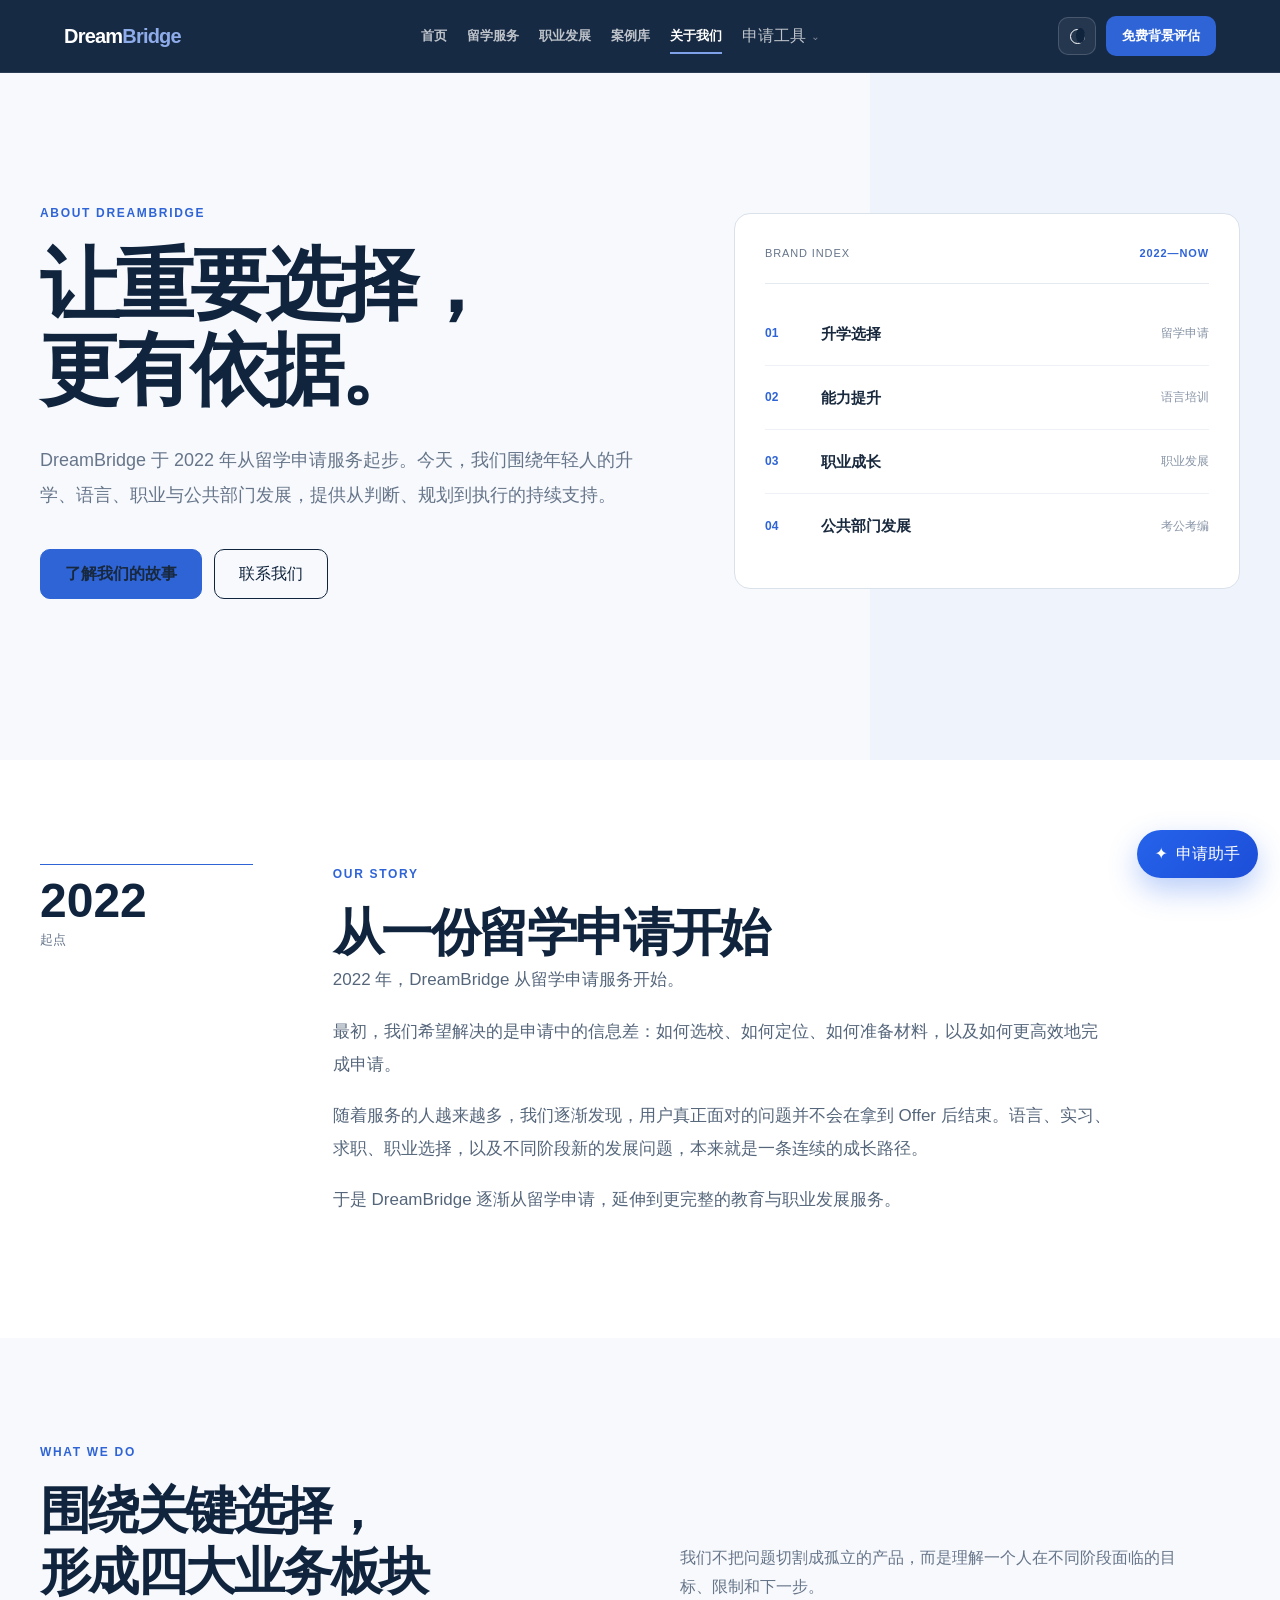
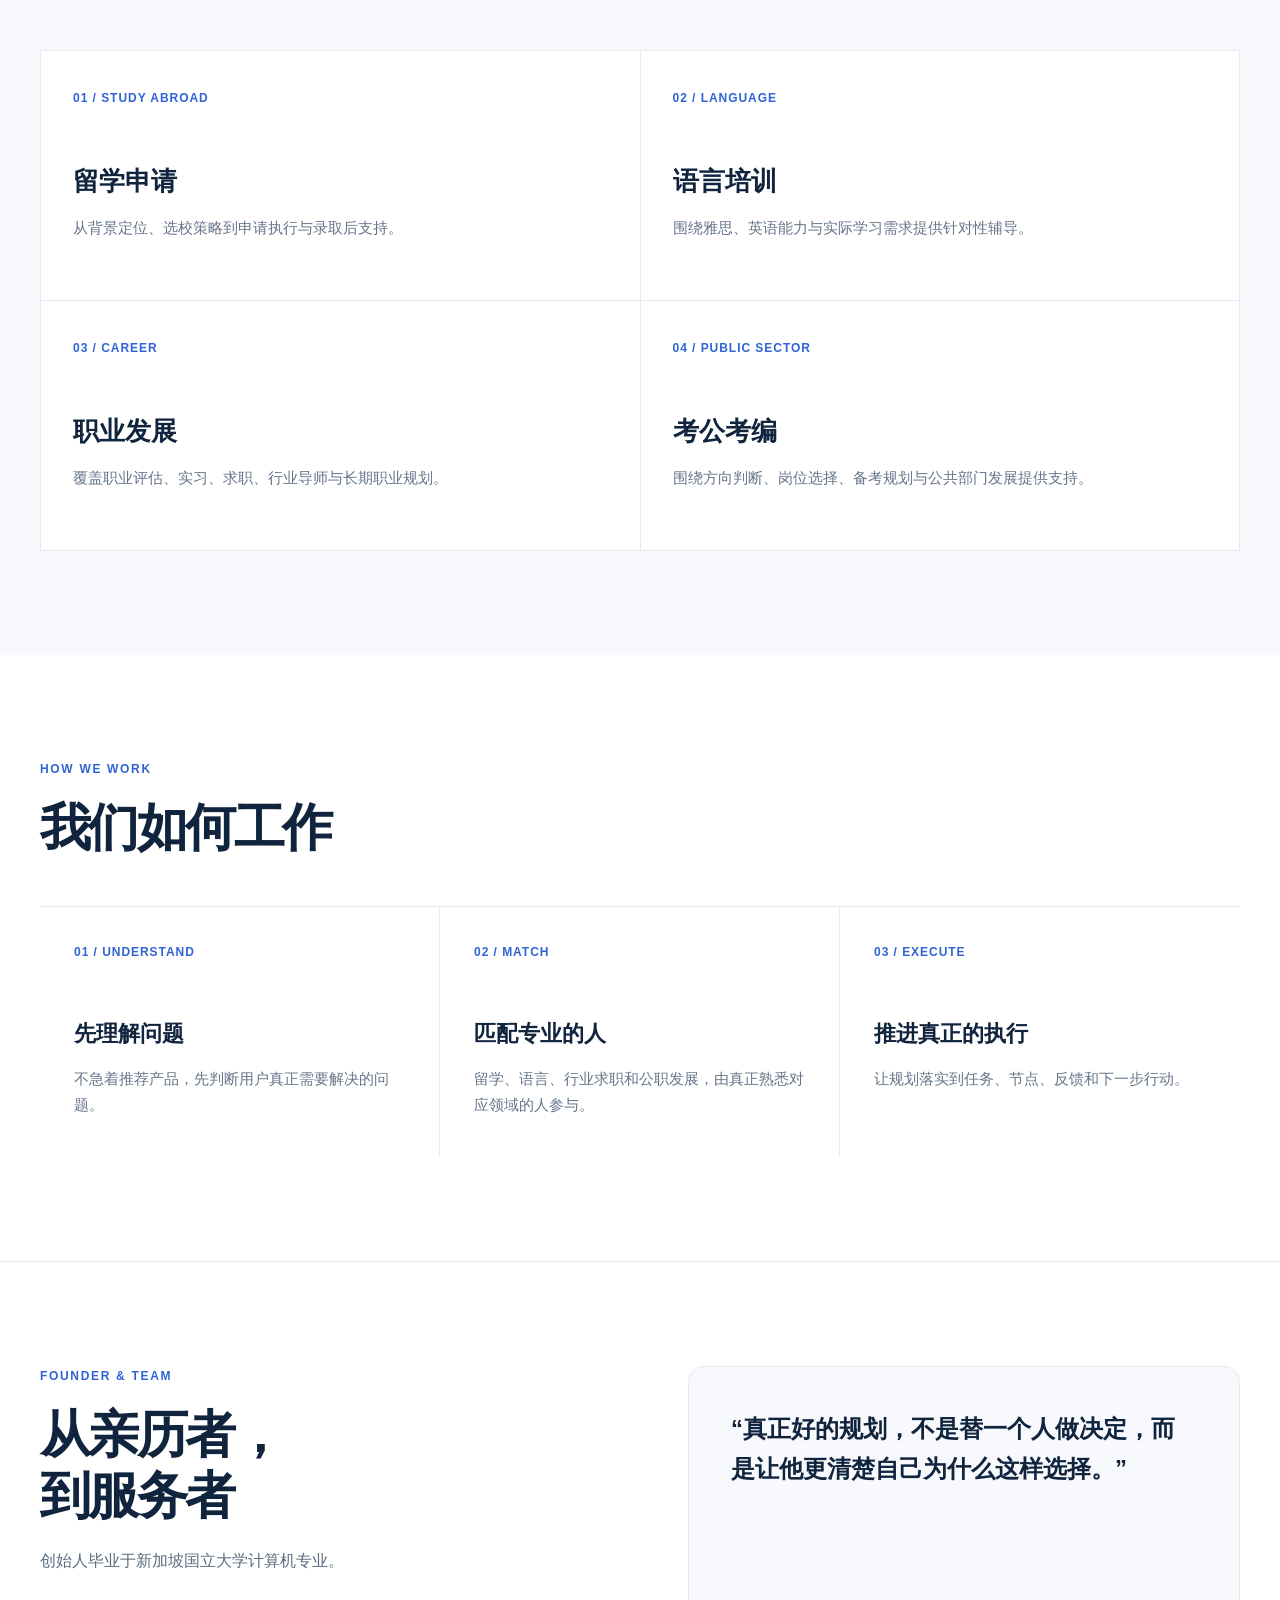
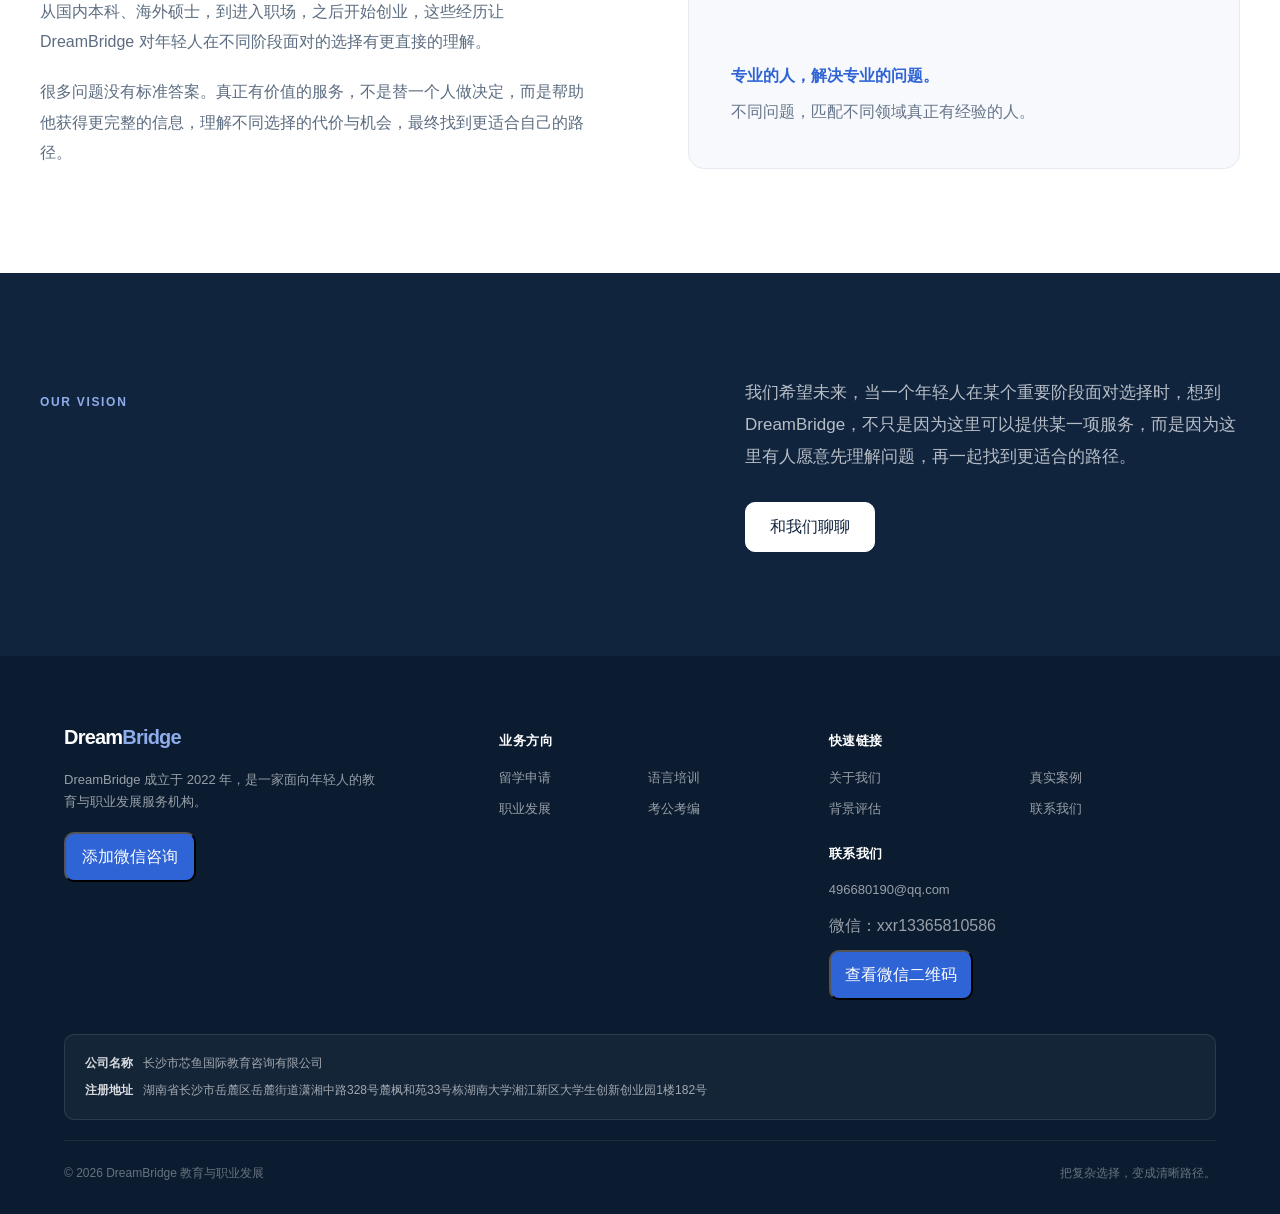
==== commit f00fd4b7: "Update about.html" ====
--- a/about.html
+++ b/about.html
@@ -79,8 +79,8 @@
         <div>
           <p class="about-kicker">FOUNDER &amp; TEAM</p>
           <h2 id="team-title">从亲历者，<br>到服务者</h2>
-          <p>创始人毕业于新加坡国立大学硕士项目。</p>
-          <p>从国内本科、海外硕士，到进入职场，再到开始创业，这些经历让 DreamBridge 对年轻人在不同阶段面对的选择有更直接的理解。</p>
+          <p>创始人毕业于新加坡国立大学计算机专业。</p>
+          <p>从国内本科、海外硕士，到进入职场，之后开始创业，这些经历让 DreamBridge 对年轻人在不同阶段面对的选择有更直接的理解。</p>
           <p>很多问题没有标准答案。真正有价值的服务，不是替一个人做决定，而是帮助他获得更完整的信息，理解不同选择的代价与机会，最终找到更适合自己的路径。</p>
         </div>
         <div class="about-team-note">
--- a/site-shell.css
+++ b/site-shell.css
@@ -243,13 +243,20 @@
 .site-nav-dropdown-menu a {
   padding: 10px 12px;
   border-radius: 8px;
-  color: #40516a;
+  color: #243b5a !important;
+  background: transparent;
   font-size: 13px;
+  font-weight: 600;
+  line-height: 1.4;
+  text-decoration: none;
 }
 
 .site-nav-dropdown-menu a::after { display: none; }
 .site-nav-dropdown-menu a:hover,
-.site-nav-dropdown-menu a.active { color: #10243e; background: #f1f5fb; }
+.site-nav-dropdown-menu a.active {
+  color: #0f4fbf !important;
+  background: #eef4ff;
+}
 
 .site-nav-actions {
   display: flex;
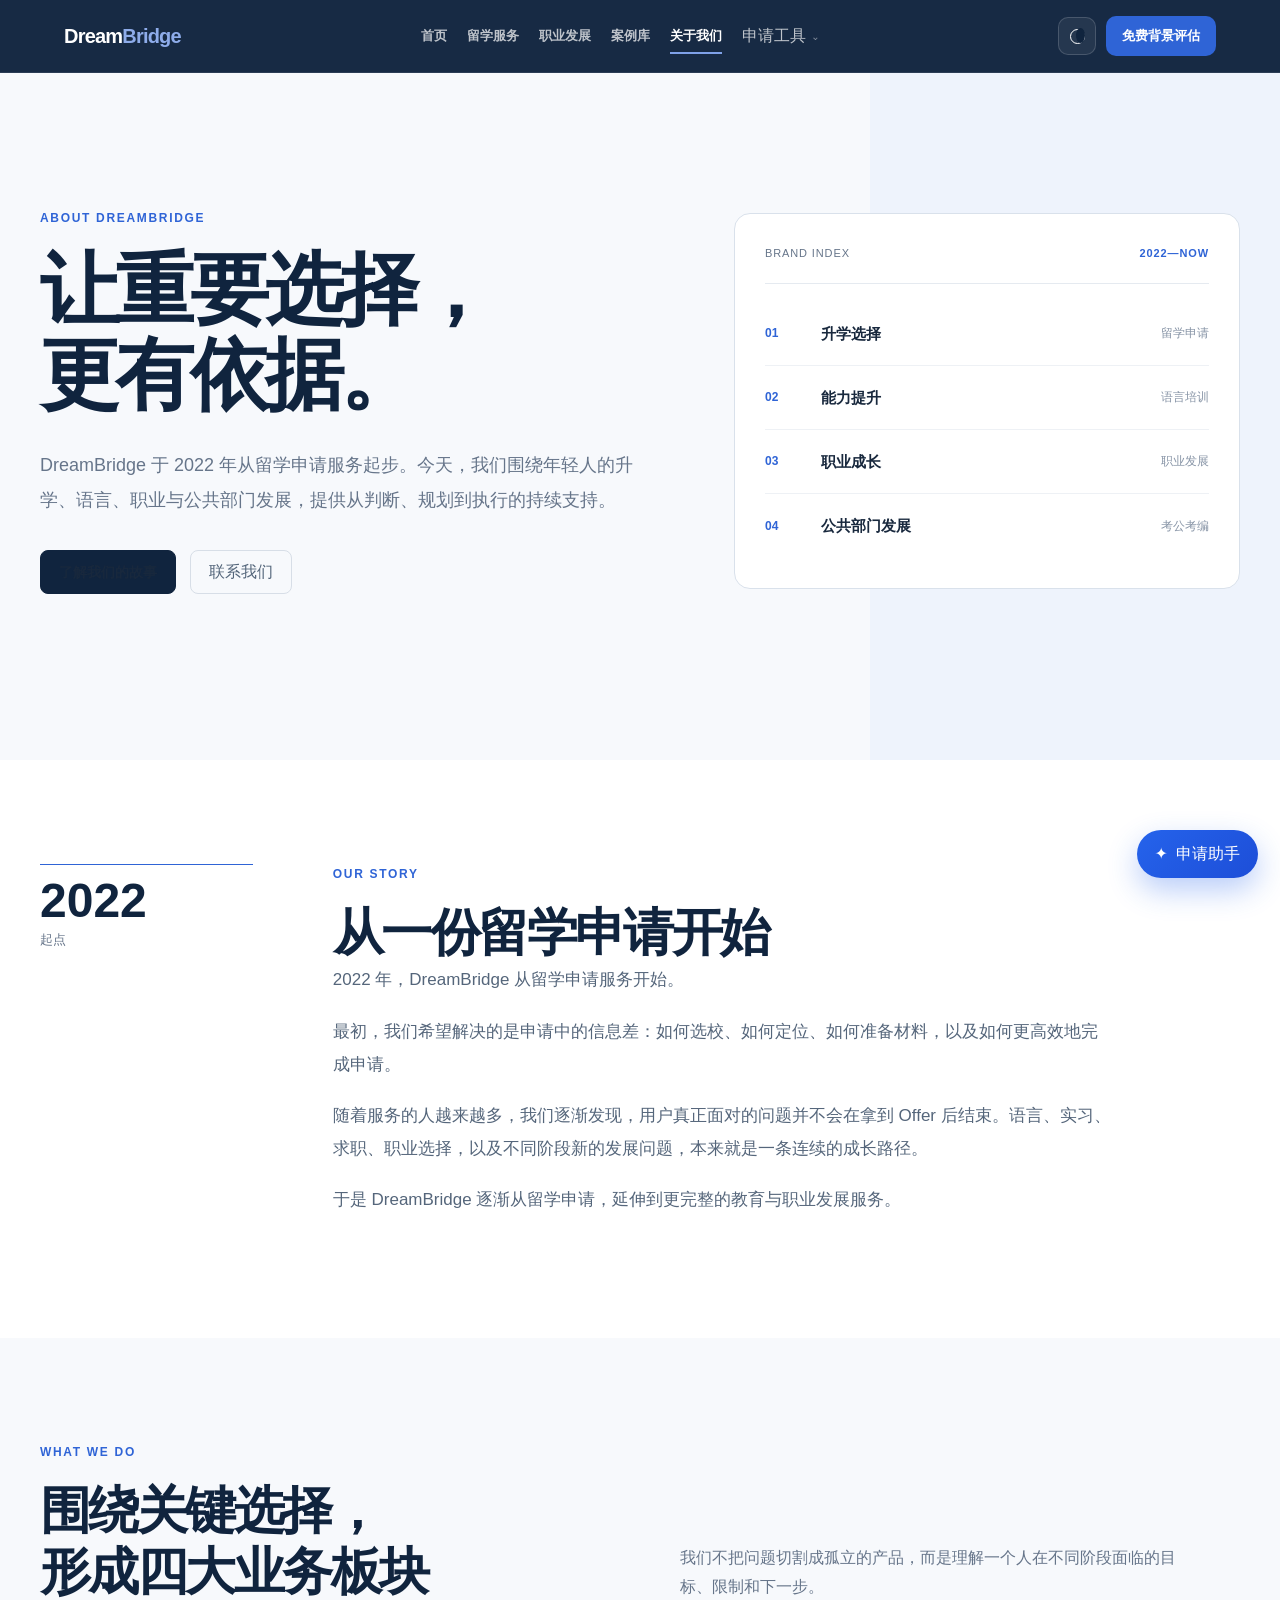
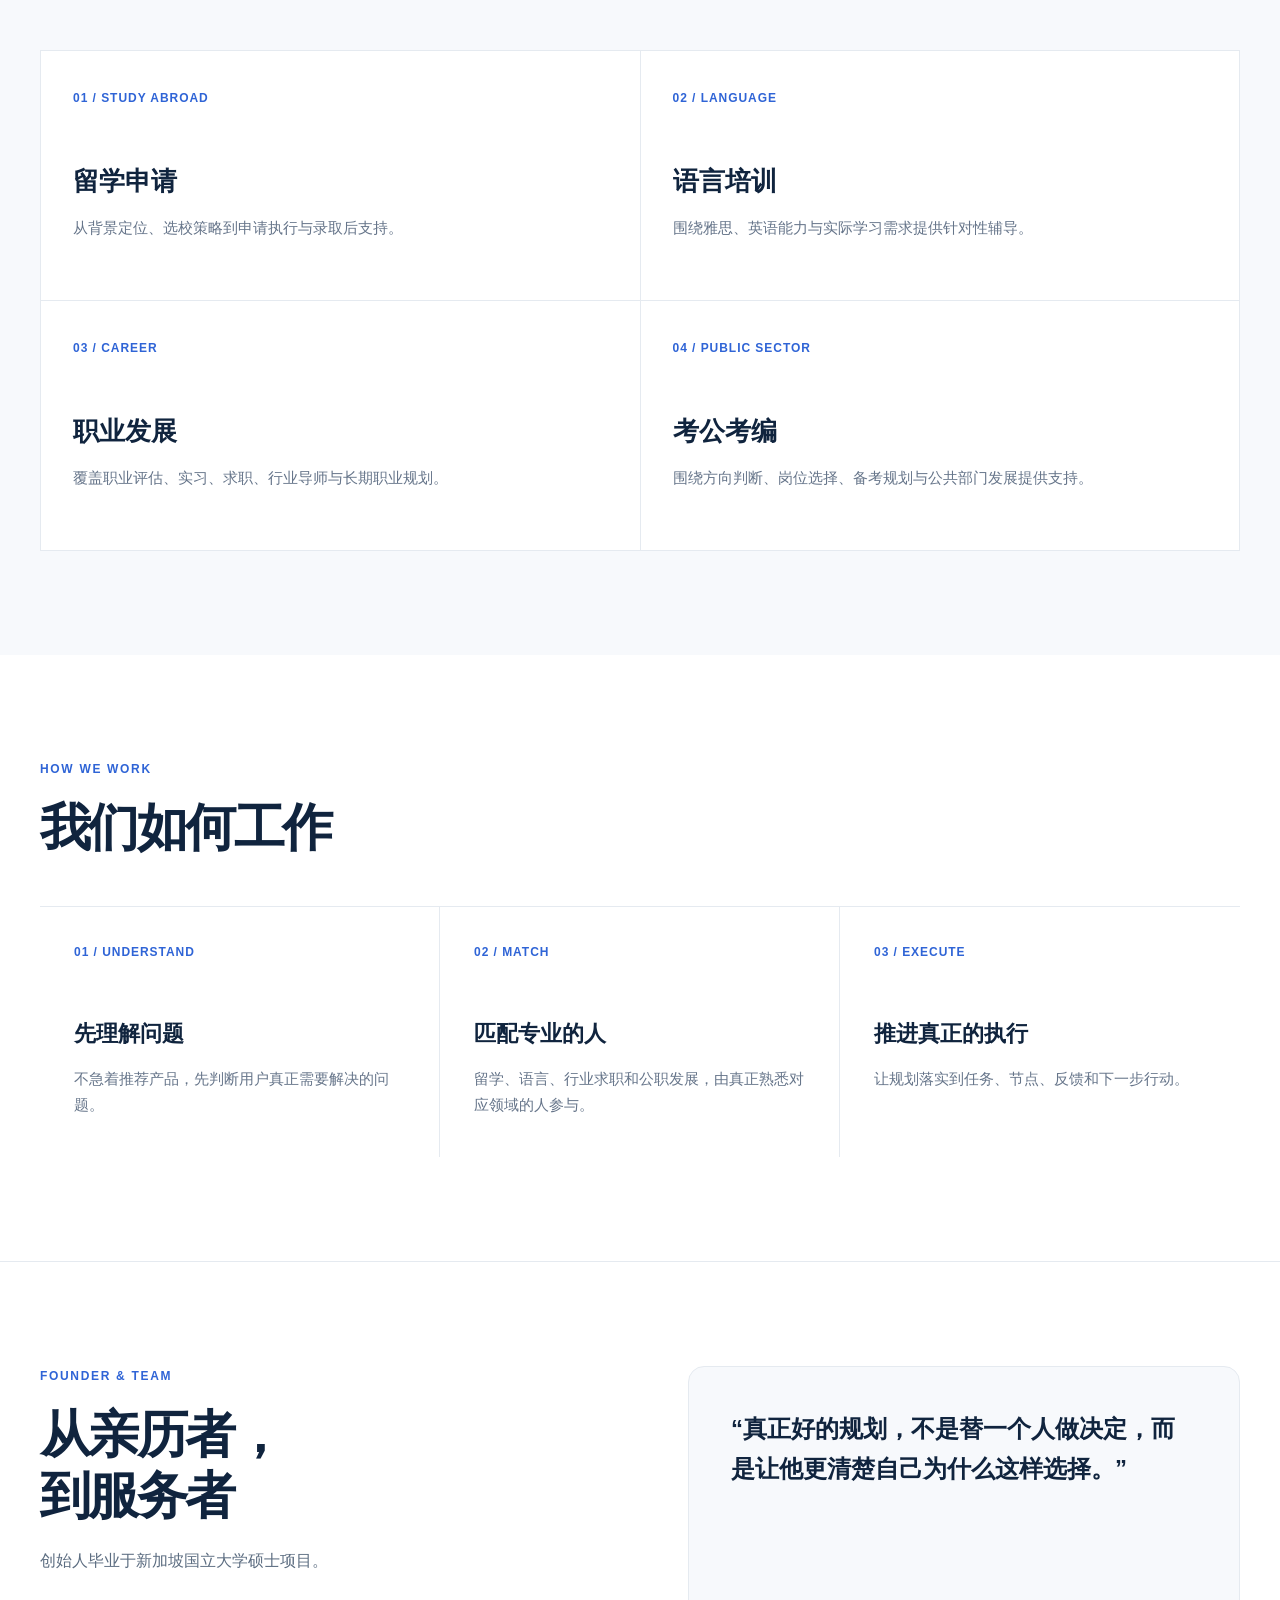
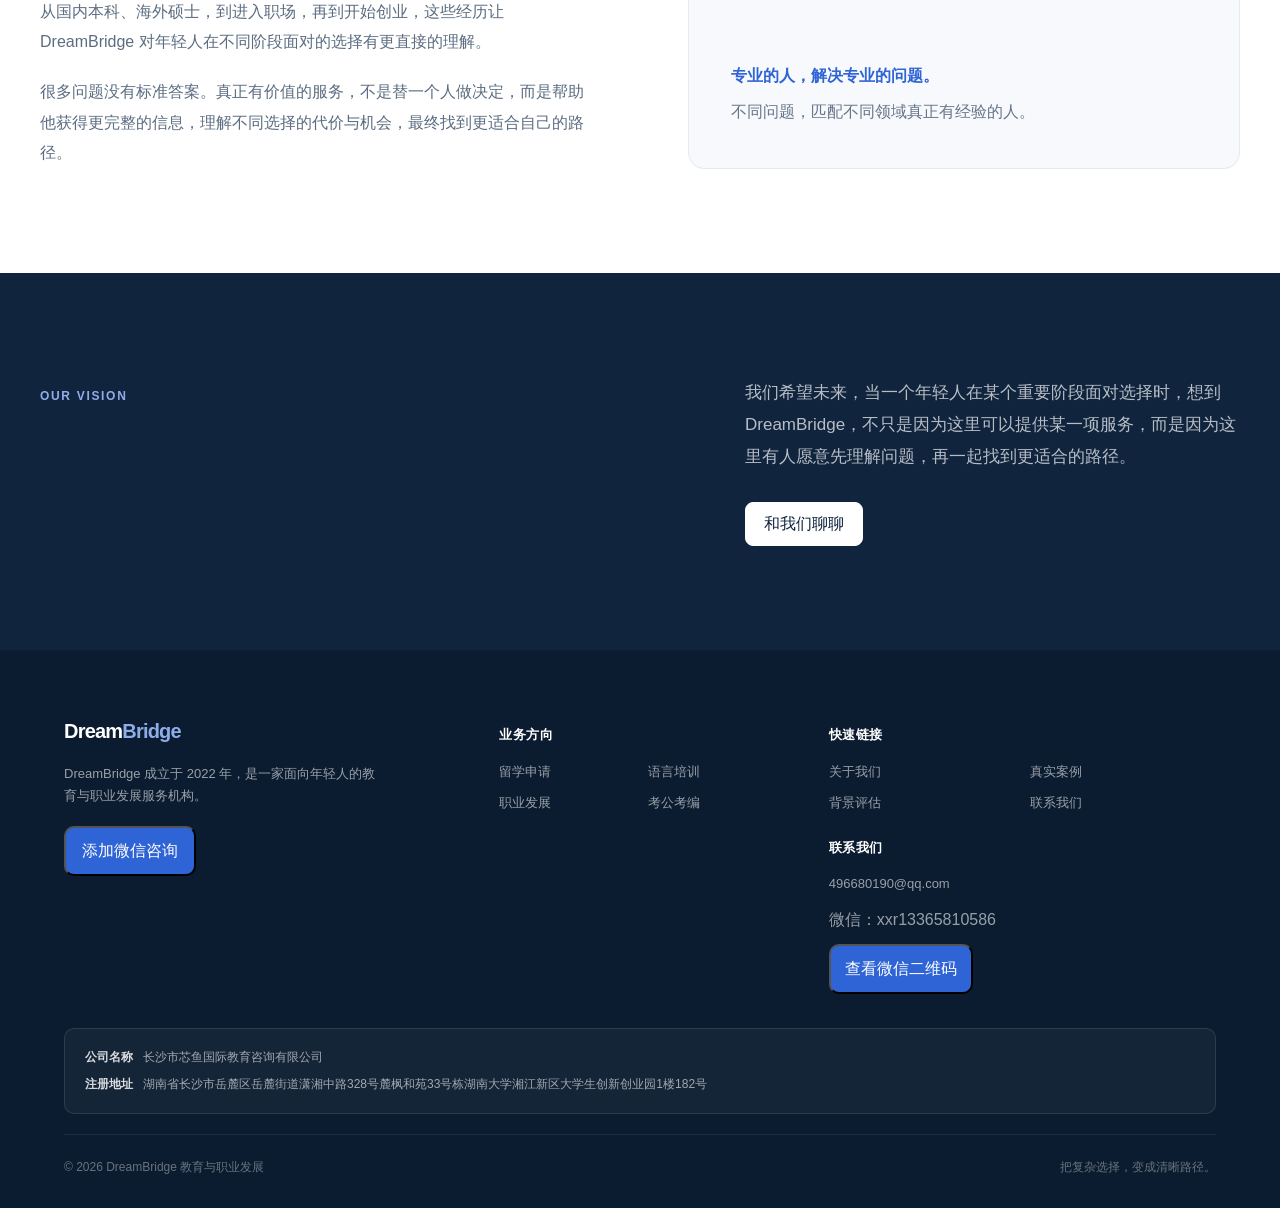
==== commit a25a71ee: "Restore WeChat QR content in about.html" ====
--- a/about.html
+++ b/about.html
@@ -5,7 +5,7 @@
   <meta name="viewport" content="width=device-width, initial-scale=1.0">
   <meta name="description" content="了解 DreamBridge：一家面向年轻人的教育与职业发展服务机构，业务覆盖留学申请、语言培训、职业发展与考公考编。">
   <title>关于 DreamBridge｜教育与职业发展服务</title>
-<link rel="stylesheet" href="site-shell.css?v=20260913-2">
+<link rel="stylesheet" href="site-shell.css?v=20260915-1">
 </head>
 <body class="about-page">
   <header class="header"></header>
@@ -79,8 +79,8 @@
         <div>
           <p class="about-kicker">FOUNDER &amp; TEAM</p>
           <h2 id="team-title">从亲历者，<br>到服务者</h2>
-          <p>创始人毕业于新加坡国立大学计算机专业。</p>
-          <p>从国内本科、海外硕士，到进入职场，之后开始创业，这些经历让 DreamBridge 对年轻人在不同阶段面对的选择有更直接的理解。</p>
+          <p>创始人毕业于新加坡国立大学硕士项目。</p>
+          <p>从国内本科、海外硕士，到进入职场，再到开始创业，这些经历让 DreamBridge 对年轻人在不同阶段面对的选择有更直接的理解。</p>
           <p>很多问题没有标准答案。真正有价值的服务，不是替一个人做决定，而是帮助他获得更完整的信息，理解不同选择的代价与机会，最终找到更适合自己的路径。</p>
         </div>
         <div class="about-team-note">
@@ -111,7 +111,7 @@
       <button class="about-modal-close" type="button" aria-label="关闭">×</button>
       <h2>和 DreamBridge 聊聊</h2>
       <p>扫码添加顾问，告诉我们你正在面对的选择。</p>
-      <img src="assets/wechat-qr.jpg" alt="DreamBridge 微信咨询二维码">
+      <img src="assets/wechat-qr.jpg?v=20260915-1" alt="DreamBridge 微信咨询二维码">
     </div>
   </div>
 
--- a/site-shell.css
+++ b/site-shell.css
@@ -1445,11 +1445,14 @@
 .about-hero-grid { position: relative; z-index: 1; display: grid; grid-template-columns: 1.08fr .92fr; gap: 100px; align-items: center; }
 .about-page main h1 { max-width: 700px; font-size: clamp(58px, 6.2vw, 84px); line-height: 1.08; }
 .about-lead { max-width: 650px; margin: 30px 0 0; color: #66758a; font-size: 18px; line-height: 1.95; }
-.about-actions { display: flex; flex-wrap: wrap; gap: 12px; margin-top: 36px; }
-.about-button { min-height: 50px; display: inline-flex; align-items: center; justify-content: center; padding: 0 24px; border: 1px solid #10243e; border-radius: 10px; font-weight: 700; cursor: pointer; }
-.about-button--primary { color: #fff; background: #2f64d6; border-color: #2f64d6; }
-.about-button--secondary { color: #10243e; background: transparent; }
-.about-button--light { color: #10243e; background: #fff; border-color: #fff; }
+.about-actions { display: flex; align-items: center; flex-wrap: wrap; gap: 14px; margin-top: 32px; }
+.about-button { min-height: 44px; display: inline-flex; align-items: center; justify-content: center; gap: 8px; padding: 0 18px; border-radius: 8px; font-size: 14px; font-weight: 600; line-height: 1; cursor: pointer; text-decoration: none; transition: color .18s ease, background-color .18s ease, border-color .18s ease, transform .18s ease; }
+.about-button--primary { color: #fff; background: #10243e; border: 1px solid #10243e; }
+.about-button--primary:hover { color: #fff; background: #183653; border-color: #183653; transform: translateY(-1px); }
+.about-button--secondary { color: #53657a; background: transparent; border: 1px solid #d7dee7; }
+.about-button--secondary:hover { color: #10243e; background: #fff; border-color: #aebaca; transform: translateY(-1px); }
+.about-button--light { color: #10243e; background: #fff; border: 1px solid #fff; }
+.about-button--light:hover { color: #10243e; background: #f7f9fc; border-color: #f7f9fc; transform: translateY(-1px); }
 
 .about-brand-index { padding: 30px; border: 1px solid #d9e1eb; border-radius: 16px; background: #fff; }
 .about-brand-index-head { display: flex; justify-content: space-between; padding-bottom: 20px; border-bottom: 1px solid #e5eaf0; color: #66758a; font-size: 11px; letter-spacing: .08em; }
